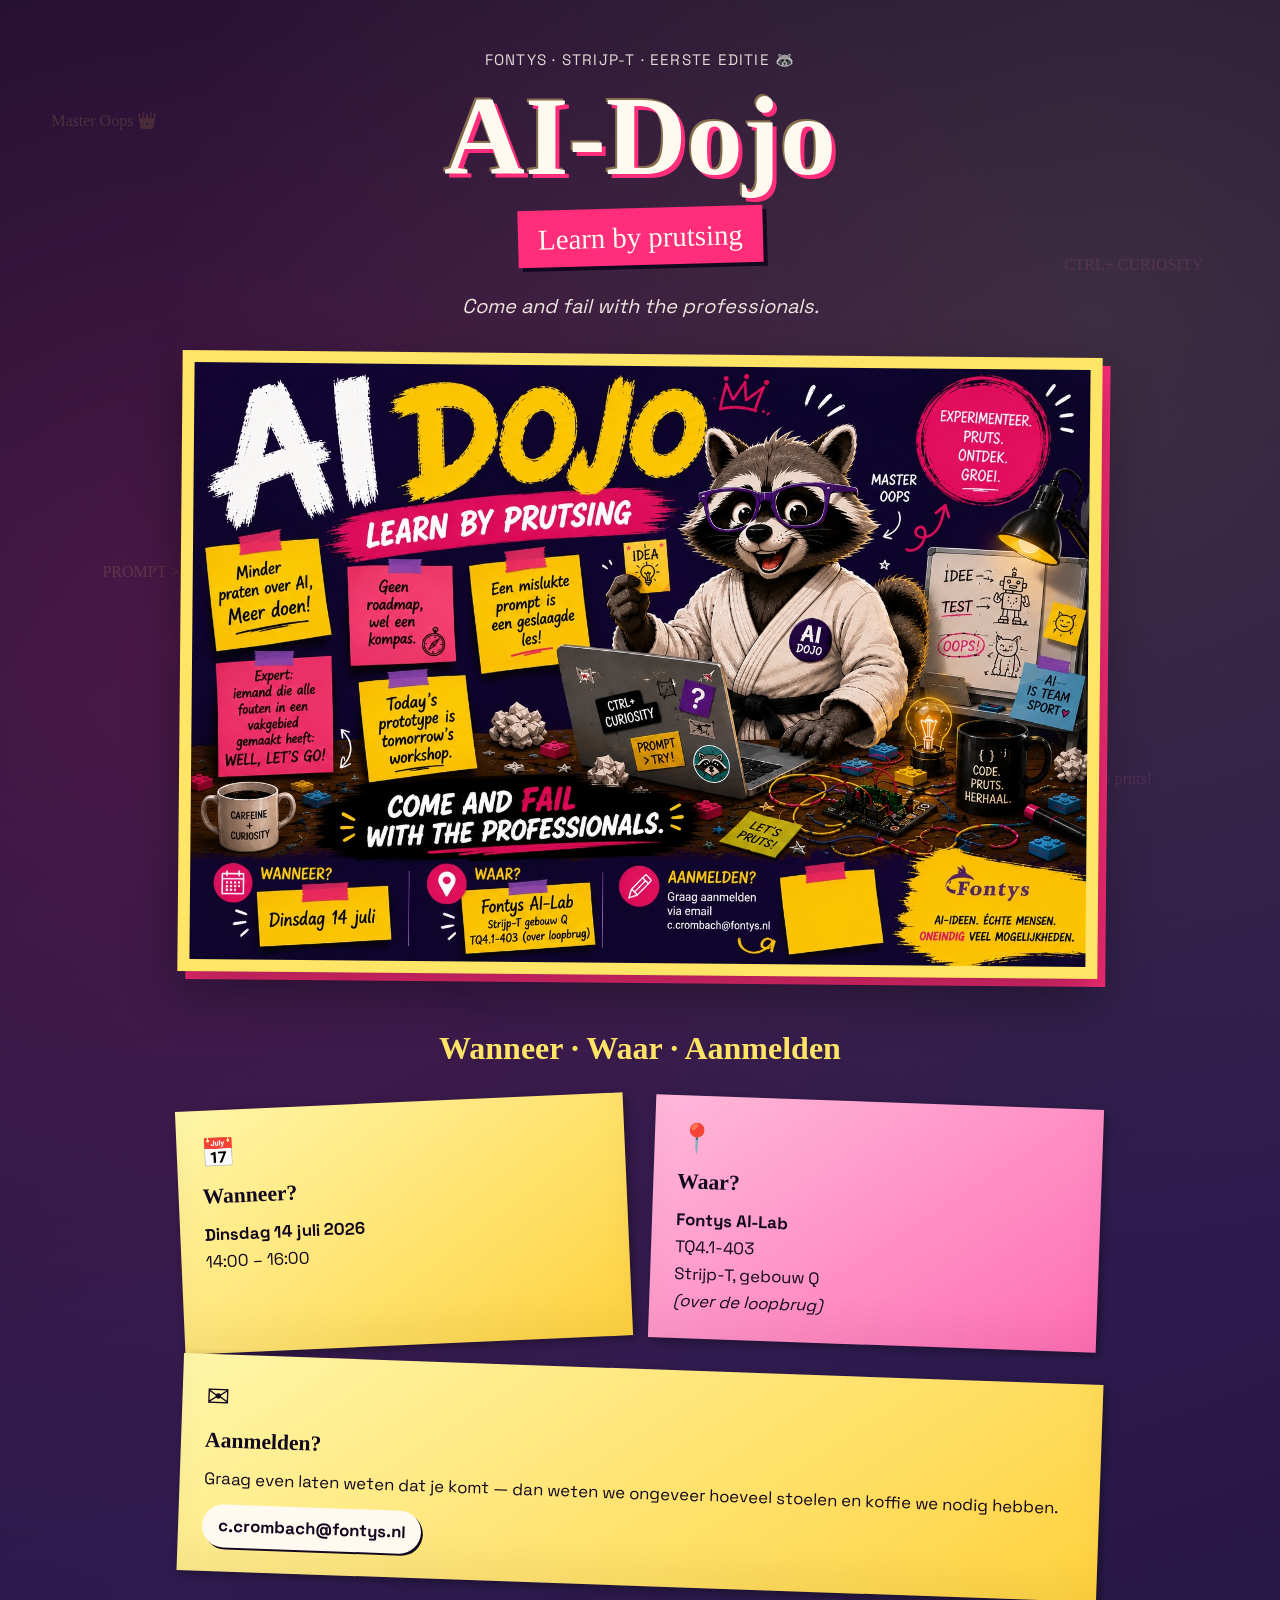
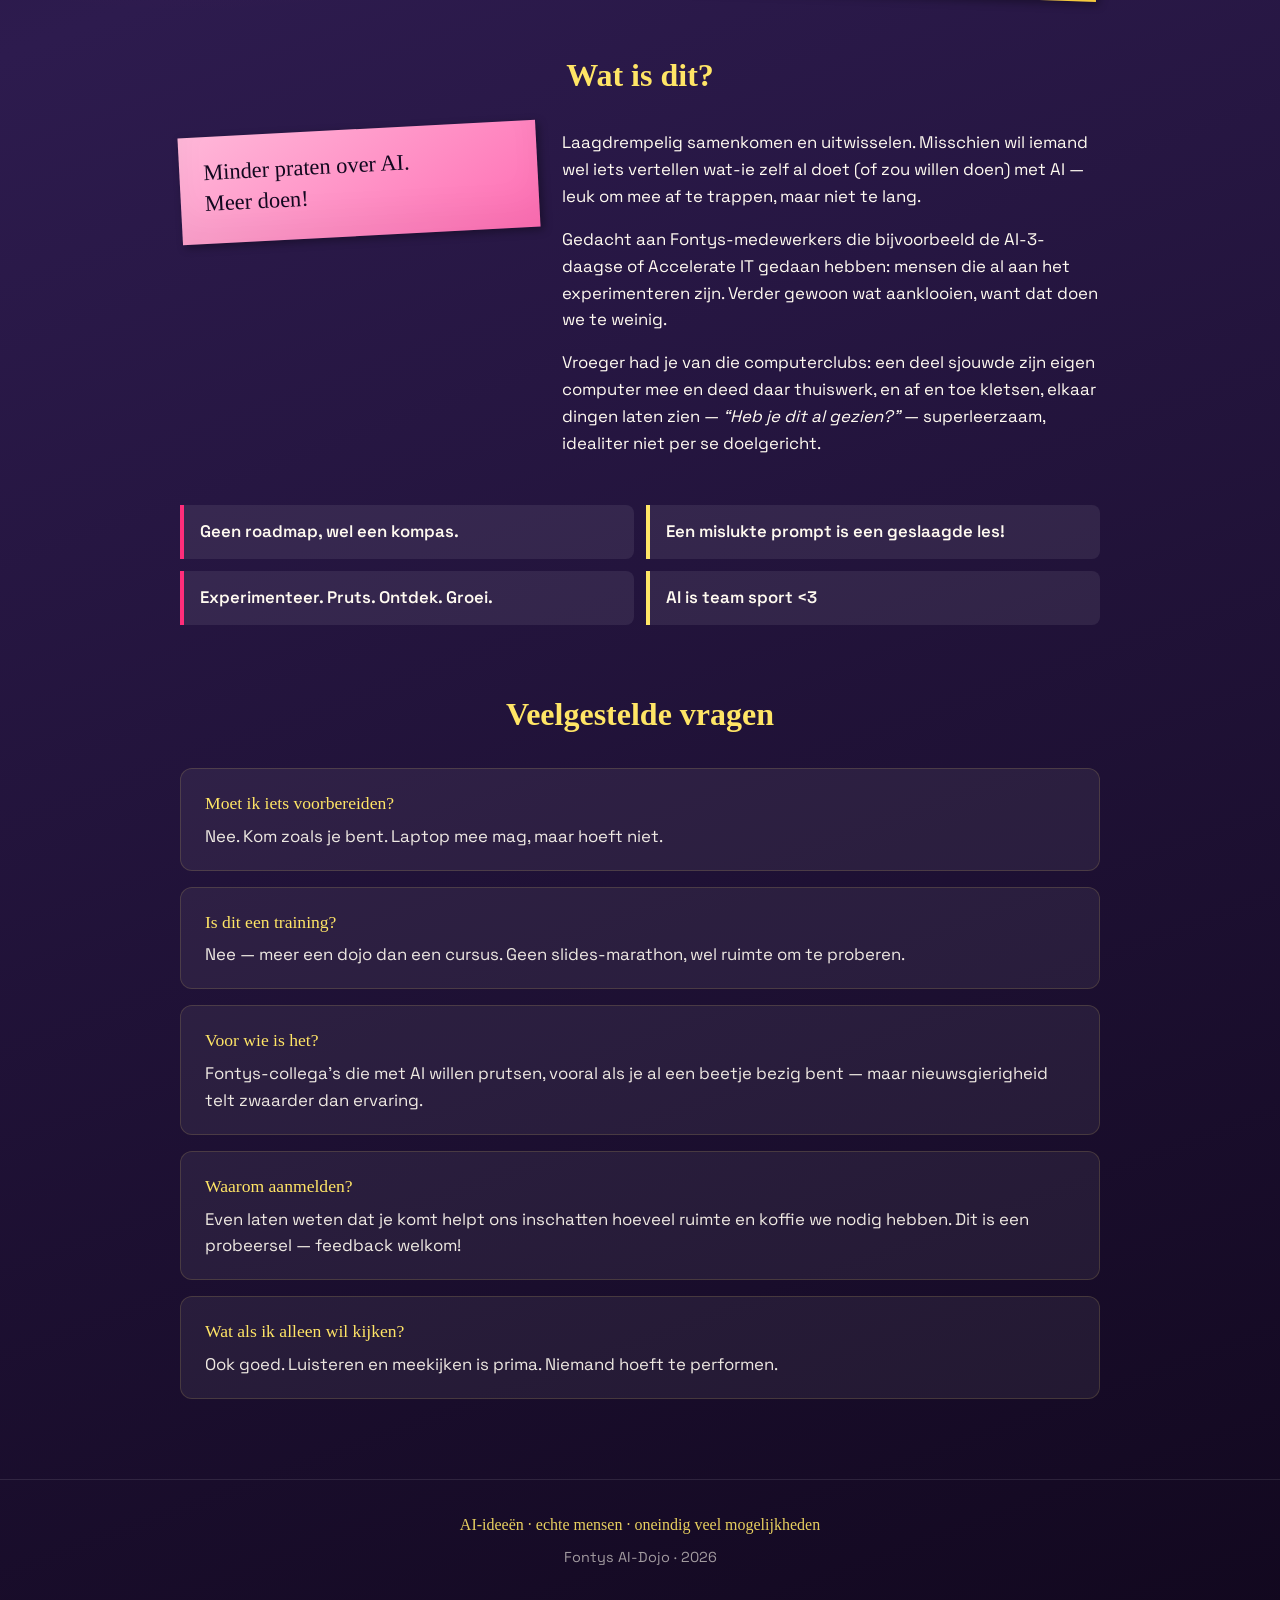
==== index.html @ 51e9c6ce "Add playful AI-Dojo site and GitHub Pages deploy workflow. Give attendees a simple info page with po" ====
<!DOCTYPE html>
<html lang="nl">
<head>
  <meta charset="UTF-8">
  <meta name="viewport" content="width=device-width, initial-scale=1.0">
  <meta name="description" content="AI-Dojo — laagdrempelig samenkomen, prutsen en leren. Dinsdag 14 juli in het Fontys AI-Lab, Strijp-T.">
  <title>AI-Dojo · Learn by prutsing</title>
  <link rel="preconnect" href="https://fonts.googleapis.com">
  <link rel="preconnect" href="https://fonts.gstatic.com" crossorigin>
  <link href="https://fonts.googleapis.com/css2?family=Permanent+Marker&family=Space+Grotesk:wght@400;600;700&display=swap" rel="stylesheet">
  <link rel="stylesheet" href="css/style.css">
</head>
<body>
  <div class="doodles" aria-hidden="true">
    <span class="doodle doodle--1">Master Oops 👑</span>
    <span class="doodle doodle--2">CTRL+ CURIOSITY</span>
    <span class="doodle doodle--3">PROMPT &gt; TRY!</span>
    <span class="doodle doodle--4">Let's pruts!</span>
  </div>

  <header class="hero">
    <p class="hero__eyebrow">Fontys · Strijp-T · eerste editie 🦝</p>
    <h1 class="hero__title">AI-Dojo</h1>
    <p class="hero__tagline">Learn by prutsing</p>
    <p class="hero__subtitle">Come and fail with the professionals.</p>
  </header>

  <main>
    <section class="poster-section" aria-labelledby="poster-heading">
      <h2 id="poster-heading" class="visually-hidden">Poster</h2>
      <figure class="poster">
        <img
          src="ai.dojo.14juli2026.jpg"
          alt="AI-Dojo poster: dinsdag 14 juli, Fontys AI-Lab Strijp-T, aanmelden via e-mail"
          width="1200"
          height="1697"
          loading="eager"
        >
      </figure>
    </section>

    <section class="facts" aria-labelledby="facts-heading">
      <h2 id="facts-heading" class="section-title">Wanneer · Waar · Aanmelden</h2>
      <div class="sticky-grid">
        <article class="sticky sticky--yellow sticky--tilt-left">
          <span class="sticky__icon" aria-hidden="true">📅</span>
          <h3>Wanneer?</h3>
          <p><strong>Dinsdag 14 juli 2026</strong><br>14:00 – 16:00</p>
        </article>

        <article class="sticky sticky--pink sticky--tilt-right">
          <span class="sticky__icon" aria-hidden="true">📍</span>
          <h3>Waar?</h3>
          <p>
            <strong>Fontys AI-Lab</strong><br>
            TQ4.1-403<br>
            Strijp-T, gebouw Q<br>
            <em>(over de loopbrug)</em>
          </p>
        </article>

        <article class="sticky sticky--yellow sticky--tilt-right sticky--wide">
          <span class="sticky__icon" aria-hidden="true">✉️</span>
          <h3>Aanmelden?</h3>
          <p>
            Graag even laten weten dat je komt — dan weten we ongeveer hoeveel stoelen en koffie we nodig hebben.
          </p>
          <a class="sticky__link" href="mailto:c.crombach@fontys.nl?subject=AI-Dojo%20aanmelding">
            c.crombach@fontys.nl
          </a>
        </article>
      </div>
    </section>

    <section class="about" aria-labelledby="about-heading">
      <h2 id="about-heading" class="section-title">Wat is dit?</h2>
      <div class="about-grid">
        <blockquote class="sticky sticky--pink sticky--quote">
          Minder praten over AI.<br>Meer doen!
        </blockquote>

        <div class="about-text">
          <p>
            Laagdrempelig samenkomen en uitwisselen. Misschien wil iemand wel iets vertellen
            wat-ie zelf al doet (of zou willen doen) met AI — leuk om mee af te trappen,
            maar niet te lang.
          </p>
          <p>
            Gedacht aan Fontys-medewerkers die bijvoorbeeld de AI-3-daagse of Accelerate IT
            gedaan hebben: mensen die al aan het experimenteren zijn. Verder gewoon wat
            aanklooien, want dat doen we te weinig.
          </p>
          <p>
            Vroeger had je van die computerclubs: een deel sjouwde zijn eigen computer mee
            en deed daar thuiswerk, en af en toe kletsen, elkaar dingen laten zien —
            <em>“Heb je dit al gezien?”</em> — superleerzaam, idealiter niet per se doelgericht.
          </p>
        </div>

        <ul class="philosophy" aria-label="Dojo-gedachten">
          <li class="philosophy__item">Geen roadmap, wel een kompas.</li>
          <li class="philosophy__item">Een mislukte prompt is een geslaagde les!</li>
          <li class="philosophy__item">Experimenteer. Pruts. Ontdek. Groei.</li>
          <li class="philosophy__item">AI is team sport &lt;3</li>
        </ul>
      </div>
    </section>

    <section class="faq" aria-labelledby="faq-heading">
      <h2 id="faq-heading" class="section-title">Veelgestelde vragen</h2>
      <dl class="faq-list">
        <div class="faq-item">
          <dt>Moet ik iets voorbereiden?</dt>
          <dd>Nee. Kom zoals je bent. Laptop mee mag, maar hoeft niet.</dd>
        </div>
        <div class="faq-item">
          <dt>Is dit een training?</dt>
          <dd>Nee — meer een dojo dan een cursus. Geen slides-marathon, wel ruimte om te proberen.</dd>
        </div>
        <div class="faq-item">
          <dt>Voor wie is het?</dt>
          <dd>Fontys-collega’s die met AI willen prutsen, vooral als je al een beetje bezig bent — maar nieuwsgierigheid telt zwaarder dan ervaring.</dd>
        </div>
        <div class="faq-item">
          <dt>Waarom aanmelden?</dt>
          <dd>Even laten weten dat je komt helpt ons inschatten hoeveel ruimte en koffie we nodig hebben. Dit is een probeersel — feedback welkom!</dd>
        </div>
        <div class="faq-item">
          <dt>Wat als ik alleen wil kijken?</dt>
          <dd>Ook goed. Luisteren en meekijken is prima. Niemand hoeft te performen.</dd>
        </div>
      </dl>
    </section>
  </main>

  <footer class="site-footer">
    <p class="site-footer__tagline">AI-ideeën · echte mensen · oneindig veel mogelijkheden</p>
    <p class="site-footer__meta">Fontys AI-Dojo · <span id="year"></span></p>
  </footer>

  <script>
    document.getElementById("year").textContent = new Date().getFullYear();
  </script>
</body>
</html>
---- css/style.css ----
:root {
  --purple-deep: #1a0f2e;
  --purple-mid: #2d1b4e;
  --pink-hot: #ff2d7a;
  --pink-soft: #ff6eb4;
  --yellow-bright: #ffe566;
  --yellow-warm: #ffd23f;
  --white: #fffaf0;
  --ink: #12081f;
  --shadow: rgba(0, 0, 0, 0.35);
}

*,
*::before,
*::after {
  box-sizing: border-box;
}

html {
  scroll-behavior: smooth;
}

body {
  margin: 0;
  min-height: 100vh;
  font-family: "Space Grotesk", system-ui, sans-serif;
  font-size: 1.05rem;
  line-height: 1.6;
  color: var(--white);
  background:
    radial-gradient(circle at 15% 20%, rgba(255, 45, 122, 0.18), transparent 35%),
    radial-gradient(circle at 85% 10%, rgba(255, 229, 102, 0.12), transparent 30%),
    linear-gradient(160deg, var(--purple-deep) 0%, var(--purple-mid) 45%, #12081f 100%);
  overflow-x: hidden;
}

.visually-hidden {
  position: absolute;
  width: 1px;
  height: 1px;
  padding: 0;
  margin: -1px;
  overflow: hidden;
  clip: rect(0, 0, 0, 0);
  white-space: nowrap;
  border: 0;
}

/* Floating doodles */
.doodles {
  pointer-events: none;
  position: fixed;
  inset: 0;
  z-index: 0;
  overflow: hidden;
}

.doodle {
  position: absolute;
  font-family: "Permanent Marker", cursive;
  font-size: clamp(0.75rem, 1.5vw, 1rem);
  opacity: 0.14;
  color: var(--yellow-bright);
  animation: float 8s ease-in-out infinite;
}

.doodle--1 { top: 12%; left: 4%; animation-delay: 0s; }
.doodle--2 { top: 28%; right: 6%; animation-delay: -2s; color: var(--pink-soft); }
.doodle--3 { bottom: 35%; left: 8%; animation-delay: -4s; }
.doodle--4 { bottom: 12%; right: 10%; animation-delay: -1s; color: var(--pink-soft); }

@keyframes float {
  0%, 100% { transform: translateY(0) rotate(-3deg); }
  50% { transform: translateY(-12px) rotate(3deg); }
}

/* Hero */
.hero {
  position: relative;
  z-index: 1;
  text-align: center;
  padding: 3rem 1.5rem 2rem;
}

.hero__eyebrow {
  margin: 0 0 0.5rem;
  font-size: 0.95rem;
  letter-spacing: 0.08em;
  text-transform: uppercase;
  opacity: 0.85;
}

.hero__title {
  margin: 0;
  font-family: "Permanent Marker", cursive;
  font-size: clamp(3.5rem, 12vw, 7rem);
  line-height: 1;
  text-shadow:
    4px 4px 0 var(--pink-hot),
    -2px -2px 0 rgba(255, 229, 102, 0.4);
  animation: title-wiggle 4s ease-in-out infinite;
}

@keyframes title-wiggle {
  0%, 100% { transform: rotate(-1deg); }
  50% { transform: rotate(1deg); }
}

.hero__tagline {
  display: inline-block;
  margin: 1rem 0 0.5rem;
  padding: 0.35rem 1.25rem;
  font-family: "Permanent Marker", cursive;
  font-size: clamp(1.2rem, 4vw, 1.8rem);
  color: var(--white);
  background: var(--pink-hot);
  transform: rotate(-1.5deg);
  box-shadow: 4px 4px 0 var(--ink);
}

.hero__subtitle {
  margin: 1rem 0 0;
  font-size: clamp(1rem, 2.5vw, 1.25rem);
  font-style: italic;
  opacity: 0.9;
}

main {
  position: relative;
  z-index: 1;
  max-width: 960px;
  margin: 0 auto;
  padding: 0 1.25rem 4rem;
}

.section-title {
  font-family: "Permanent Marker", cursive;
  font-size: clamp(1.5rem, 4vw, 2rem);
  text-align: center;
  margin: 0 0 1.75rem;
  color: var(--yellow-bright);
}

/* Poster */
.poster-section {
  margin-bottom: 3rem;
}

.poster {
  margin: 0;
  padding: 0.75rem;
  background: var(--yellow-bright);
  transform: rotate(0.5deg);
  box-shadow:
    0 20px 50px var(--shadow),
    8px 8px 0 var(--pink-hot);
  transition: transform 0.3s ease;
}

.poster:hover {
  transform: rotate(-0.5deg) scale(1.01);
}

.poster img {
  display: block;
  width: 100%;
  height: auto;
}

/* Sticky notes */
.sticky-grid {
  display: grid;
  gap: 1.5rem;
  grid-template-columns: 1fr;
}

@media (min-width: 640px) {
  .sticky-grid {
    grid-template-columns: 1fr 1fr;
  }

  .sticky--wide {
    grid-column: 1 / -1;
  }
}

.sticky {
  position: relative;
  padding: 1.25rem 1.5rem 1.5rem;
  color: var(--ink);
  box-shadow:
    3px 3px 8px var(--shadow),
    inset 0 -24px 32px rgba(0, 0, 0, 0.04);
  transition: transform 0.25s ease, box-shadow 0.25s ease;
}

.sticky:hover {
  transform: rotate(0deg) scale(1.02) !important;
  box-shadow: 6px 6px 16px var(--shadow);
  z-index: 2;
}

.sticky--yellow {
  background: linear-gradient(145deg, #fff6a8, var(--yellow-warm));
}

.sticky--pink {
  background: linear-gradient(145deg, #ffb8d9, var(--pink-soft));
}

.sticky--tilt-left { transform: rotate(-2.5deg); }
.sticky--tilt-right { transform: rotate(2deg); }

.sticky__icon {
  font-size: 1.75rem;
  display: block;
  margin-bottom: 0.25rem;
}

.sticky h3 {
  margin: 0 0 0.5rem;
  font-family: "Permanent Marker", cursive;
  font-size: 1.35rem;
}

.sticky p {
  margin: 0;
}

.sticky__link {
  display: inline-block;
  margin-top: 0.75rem;
  padding: 0.5rem 1rem;
  font-weight: 700;
  color: var(--ink);
  background: var(--white);
  text-decoration: none;
  border-radius: 999px;
  box-shadow: 2px 2px 0 var(--ink);
  transition: transform 0.15s ease;
}

.sticky__link:hover {
  transform: translateY(-2px);
}

.sticky__link:focus-visible {
  outline: 3px solid var(--pink-hot);
  outline-offset: 3px;
}

/* About */
.about {
  margin-top: 4rem;
}

.about-grid {
  display: grid;
  gap: 1.5rem;
}

@media (min-width: 720px) {
  .about-grid {
    grid-template-columns: 1fr 1.5fr;
    align-items: start;
  }

  .sticky--quote {
    grid-row: span 2;
  }

  .philosophy {
    grid-column: 1 / -1;
  }
}

.sticky--quote {
  margin: 0;
  font-family: "Permanent Marker", cursive;
  font-size: 1.4rem;
  line-height: 1.4;
  transform: rotate(-3deg);
}

.about-text p {
  margin: 0 0 1rem;
}

.about-text p:last-child {
  margin-bottom: 0;
}

.philosophy {
  list-style: none;
  margin: 0;
  padding: 0;
  display: grid;
  gap: 0.75rem;
}

@media (min-width: 640px) {
  .philosophy {
    grid-template-columns: 1fr 1fr;
  }
}

.philosophy__item {
  padding: 0.85rem 1rem;
  font-weight: 600;
  background: rgba(255, 255, 255, 0.08);
  border-left: 4px solid var(--pink-hot);
  border-radius: 0 8px 8px 0;
}

.philosophy__item:nth-child(even) {
  border-left-color: var(--yellow-bright);
}

/* FAQ */
.faq {
  margin-top: 4rem;
}

.faq-list {
  margin: 0;
}

.faq-item {
  margin-bottom: 1rem;
  padding: 1.25rem 1.5rem;
  background: rgba(255, 255, 255, 0.06);
  border-radius: 12px;
  border: 1px solid rgba(255, 229, 102, 0.15);
  transition: border-color 0.2s ease, background 0.2s ease;
}

.faq-item:hover {
  background: rgba(255, 255, 255, 0.09);
  border-color: rgba(255, 45, 122, 0.35);
}

.faq-item dt {
  font-family: "Permanent Marker", cursive;
  font-size: 1.1rem;
  color: var(--yellow-bright);
  margin-bottom: 0.35rem;
}

.faq-item dd {
  margin: 0;
  opacity: 0.92;
}

/* Footer */
.site-footer {
  position: relative;
  z-index: 1;
  text-align: center;
  padding: 2rem 1.5rem 3rem;
  border-top: 1px solid rgba(255, 255, 255, 0.1);
}

.site-footer__tagline {
  margin: 0 0 0.5rem;
  font-family: "Permanent Marker", cursive;
  font-size: 1rem;
  color: var(--yellow-bright);
  opacity: 0.9;
}

.site-footer__meta {
  margin: 0;
  font-size: 0.9rem;
  opacity: 0.6;
}

@media (prefers-reduced-motion: reduce) {
  *,
  *::before,
  *::after {
    animation-duration: 0.01ms !important;
    animation-iteration-count: 1 !important;
    transition-duration: 0.01ms !important;
  }

  html {
    scroll-behavior: auto;
  }
}
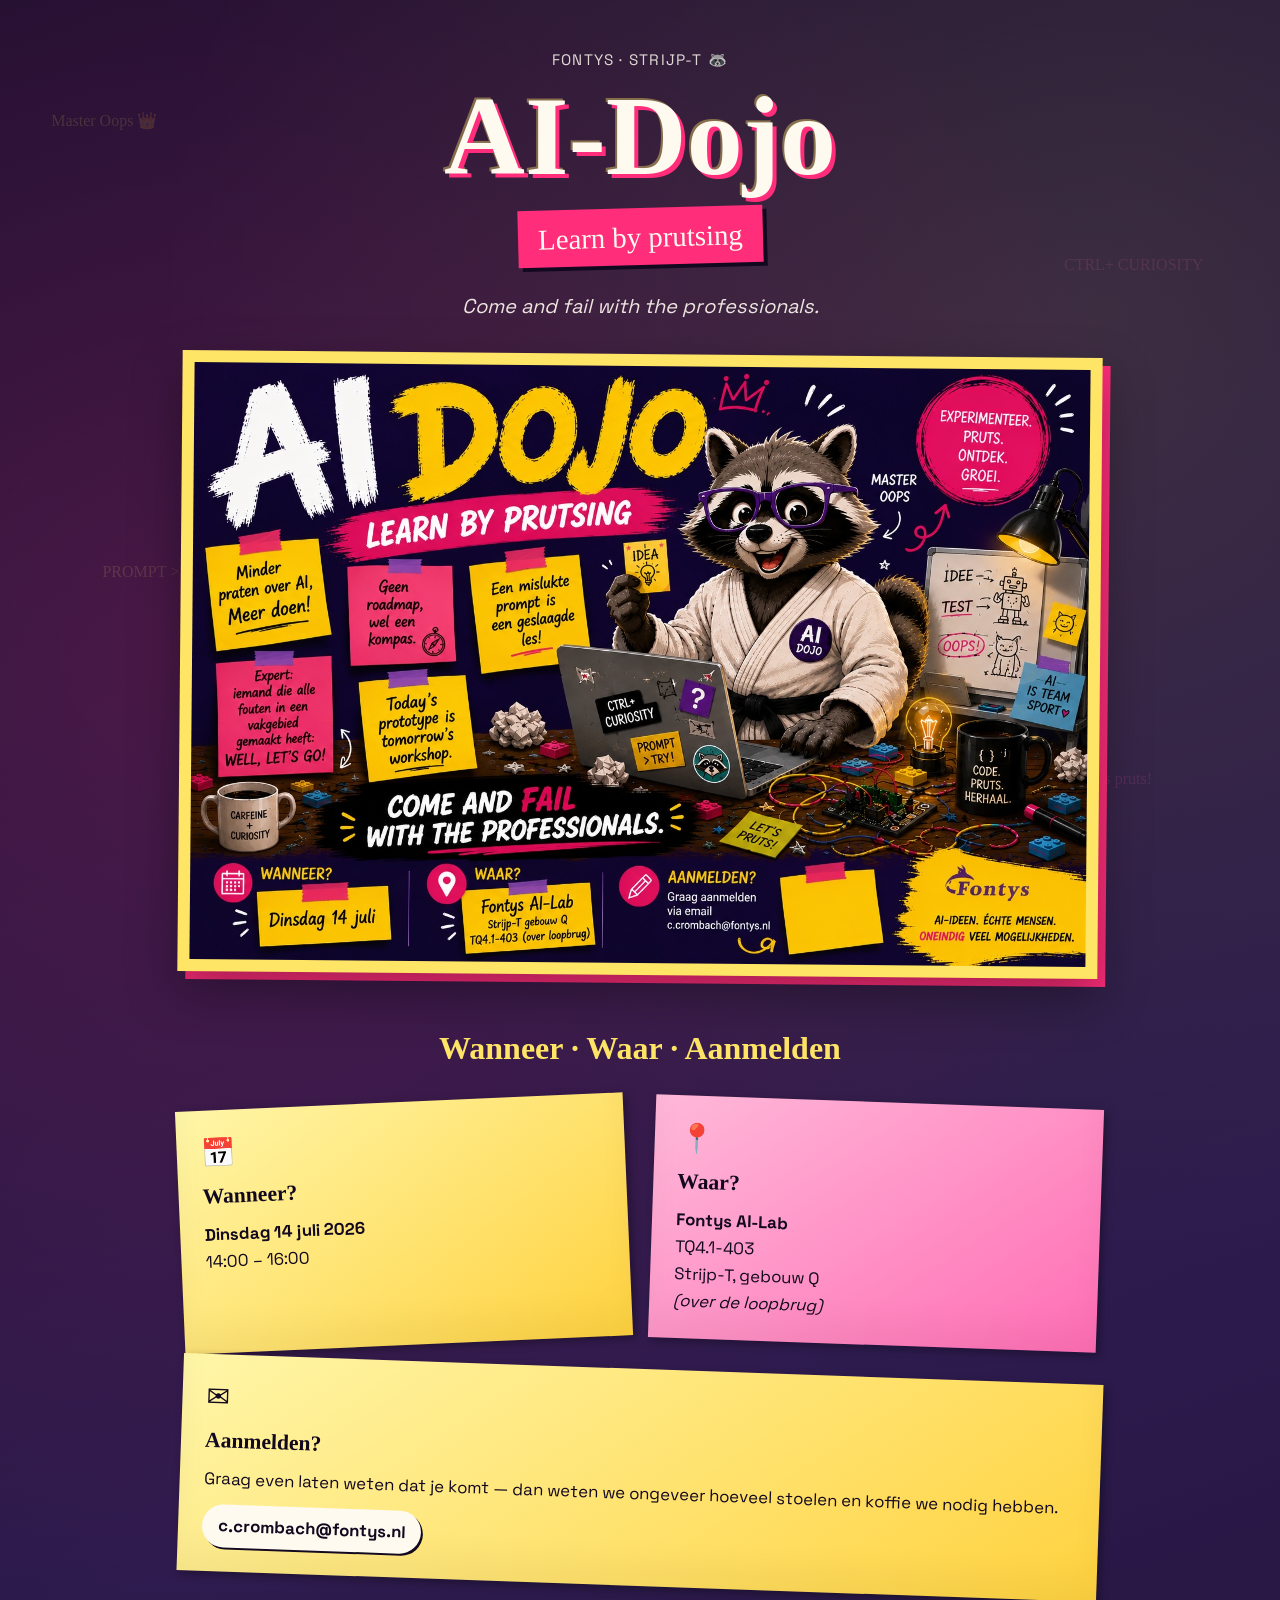
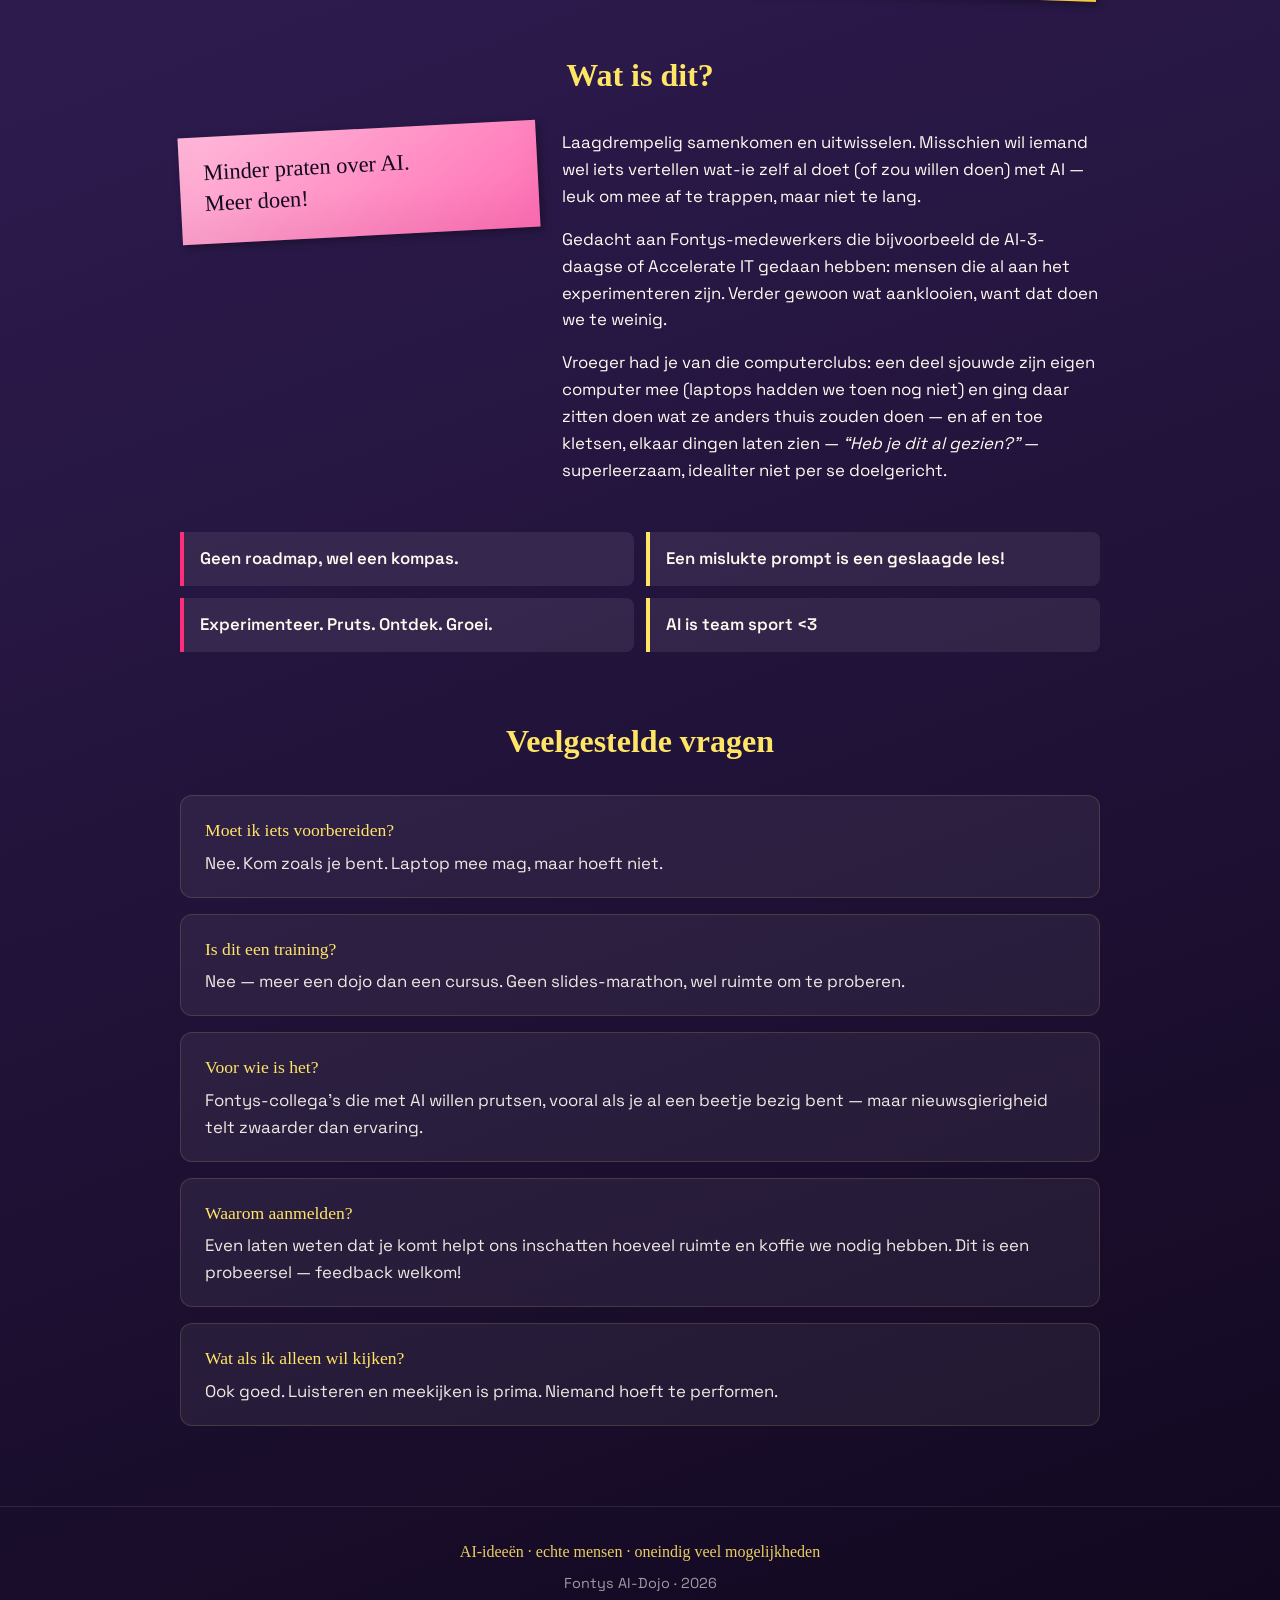
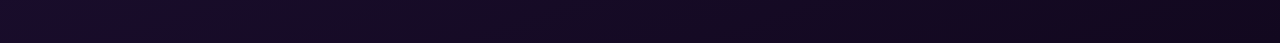
==== commit e7a8534f: "Tweak site copy: clearer computerclub analogy, drop first-edition label. Avoid implying remote work " ====
--- a/index.html
+++ b/index.html
@@ -19,7 +19,7 @@
   </div>
 
   <header class="hero">
-    <p class="hero__eyebrow">Fontys · Strijp-T · eerste editie 🦝</p>
+    <p class="hero__eyebrow">Fontys · Strijp-T 🦝</p>
     <h1 class="hero__title">AI-Dojo</h1>
     <p class="hero__tagline">Learn by prutsing</p>
     <p class="hero__subtitle">Come and fail with the professionals.</p>
@@ -92,7 +92,8 @@
           </p>
           <p>
             Vroeger had je van die computerclubs: een deel sjouwde zijn eigen computer mee
-            en deed daar thuiswerk, en af en toe kletsen, elkaar dingen laten zien —
+            (laptops hadden we toen nog niet) en ging daar zitten doen wat ze anders thuis
+            zouden doen — en af en toe kletsen, elkaar dingen laten zien —
             <em>“Heb je dit al gezien?”</em> — superleerzaam, idealiter niet per se doelgericht.
           </p>
         </div>
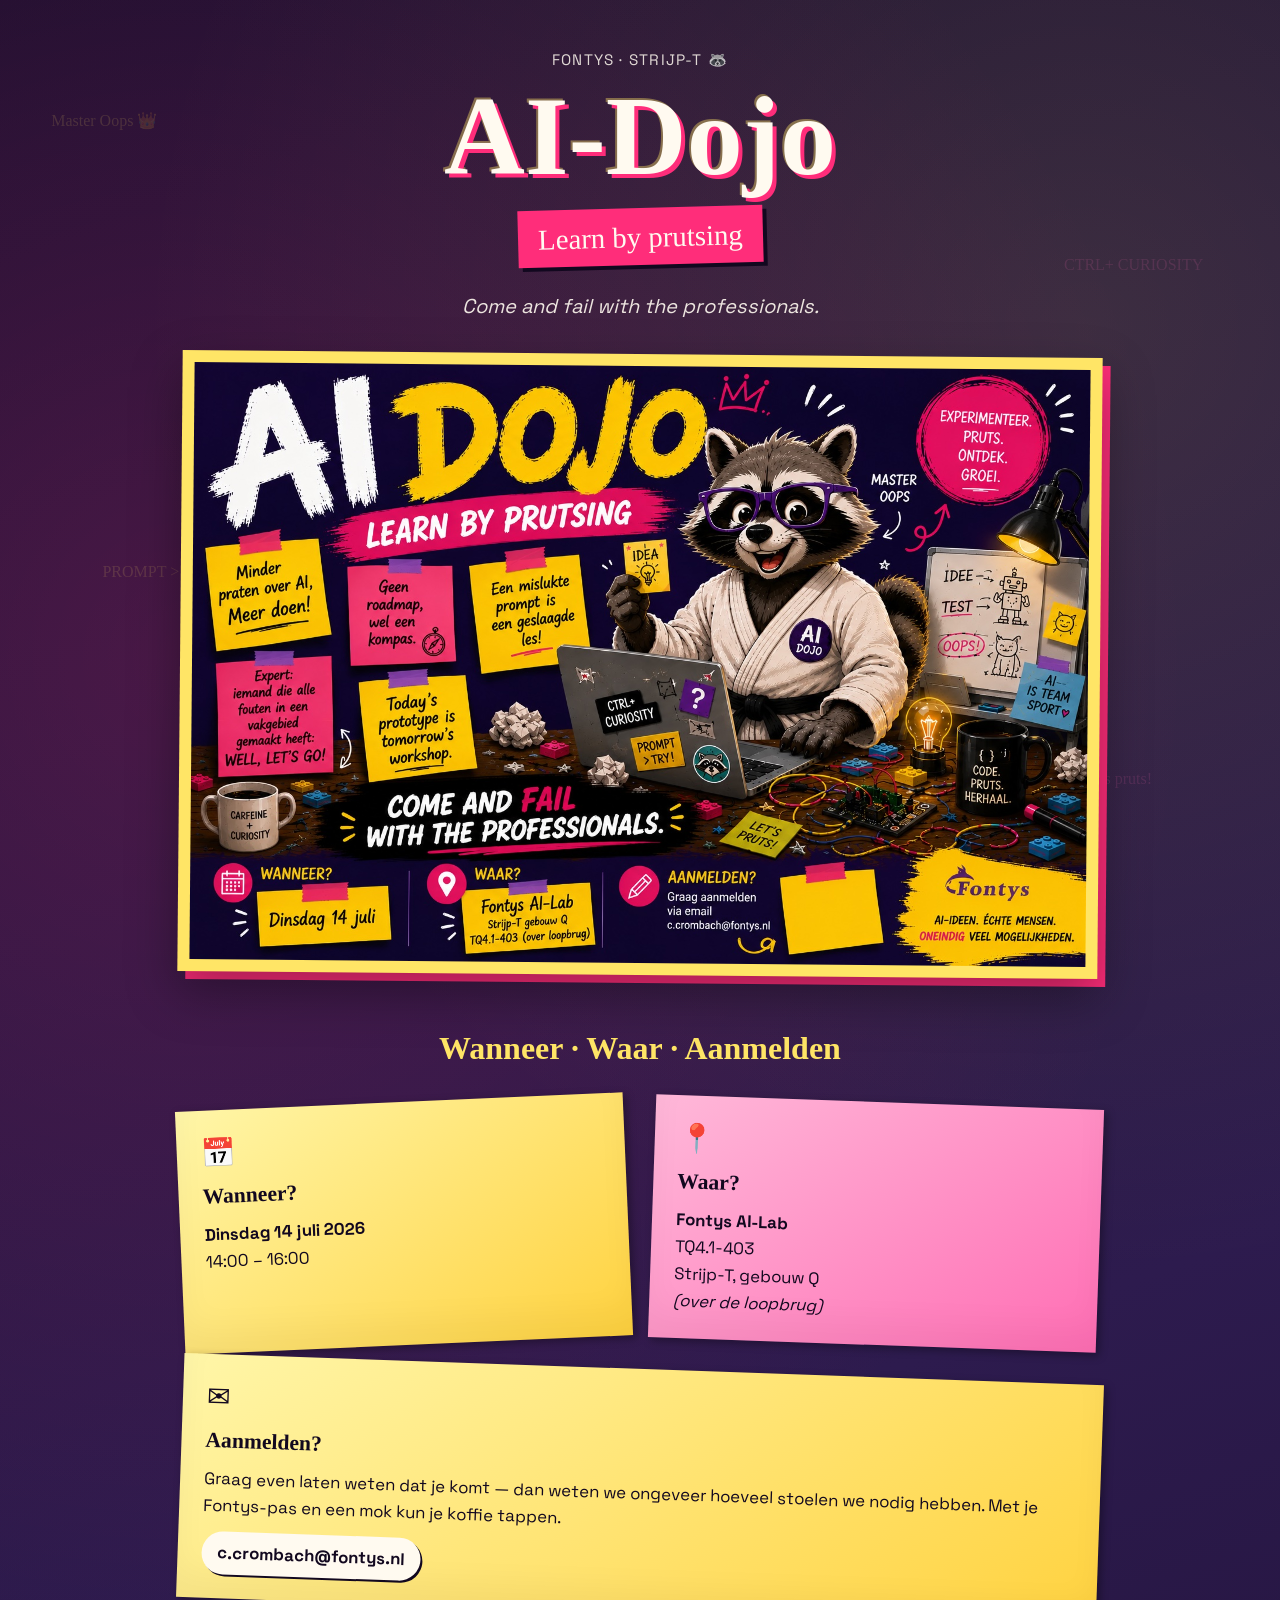
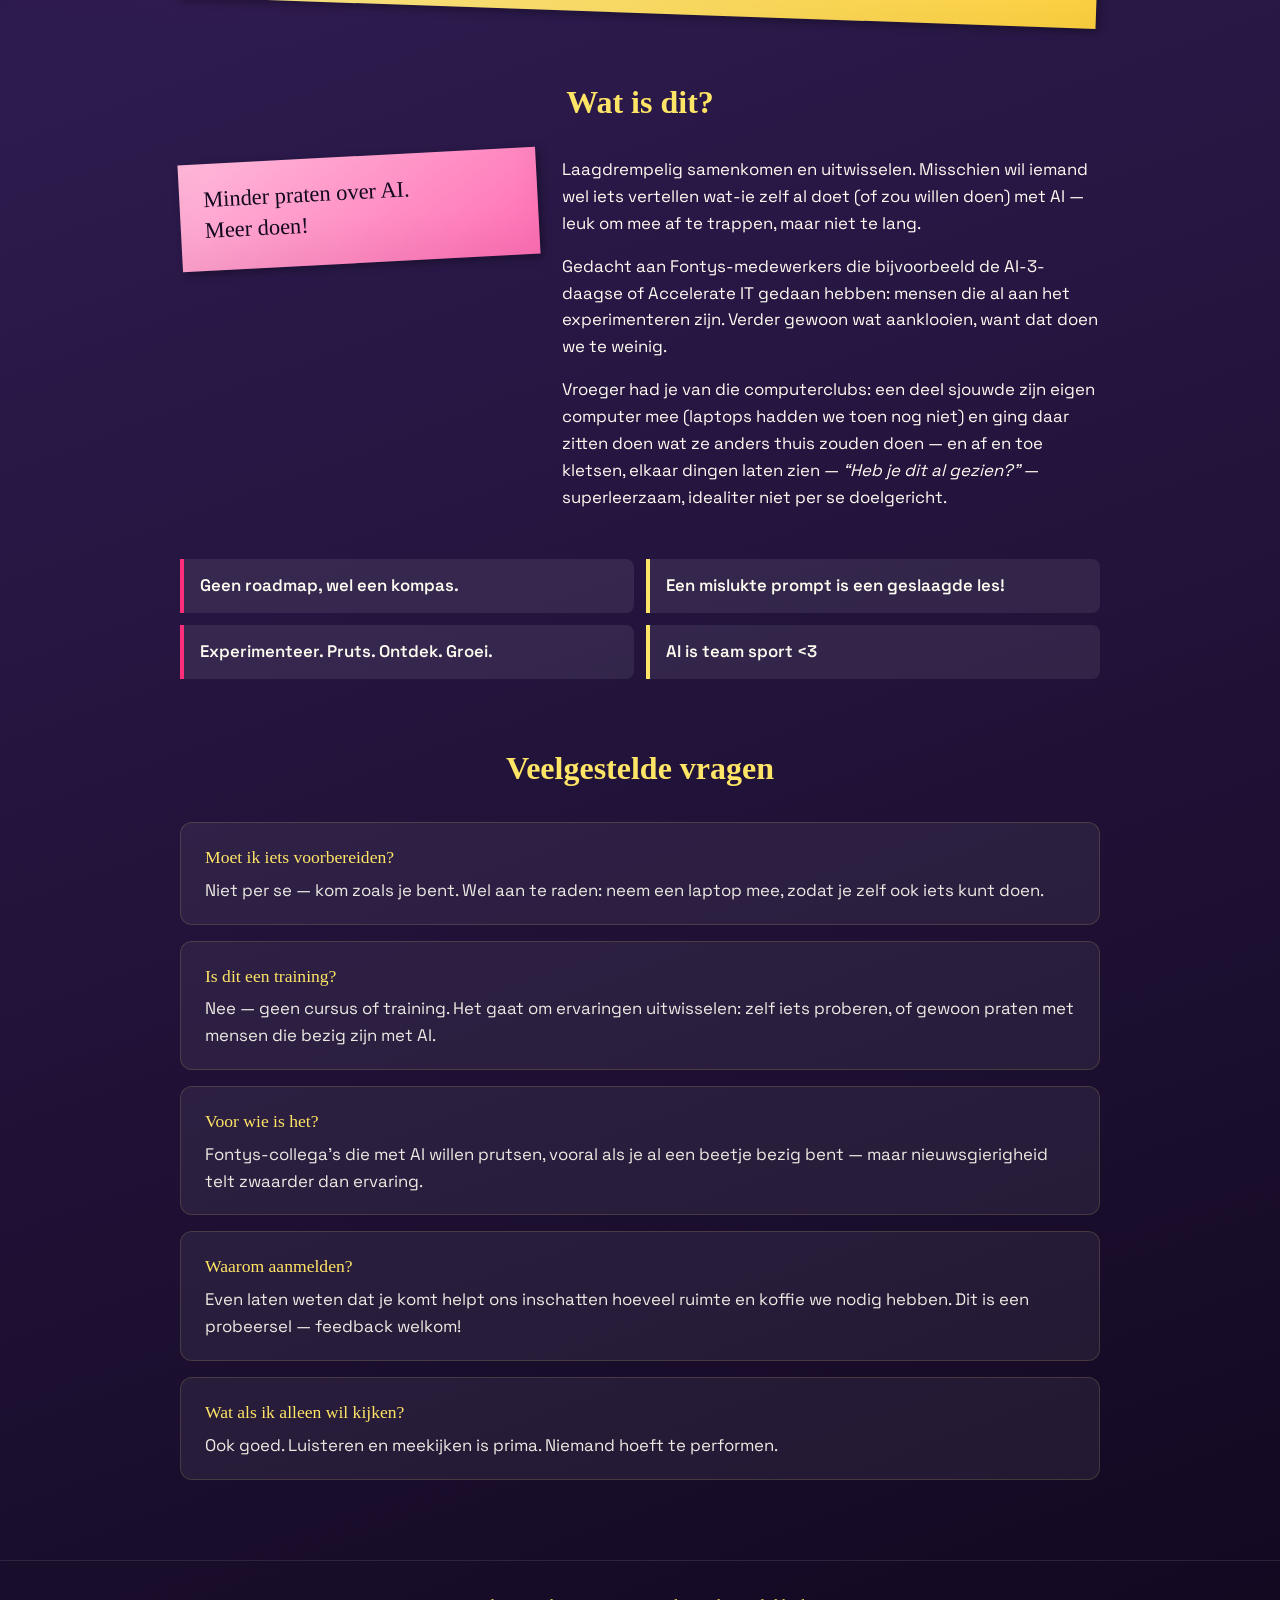
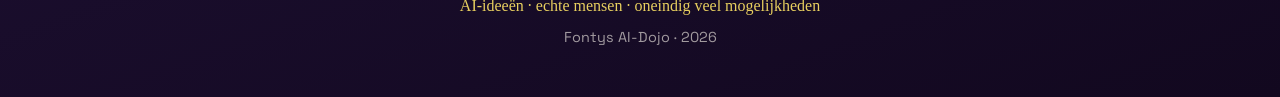
==== commit da8e782d: "Update site copy: FAQ emphasis on laptops and exchange, coffee note. Clarify that the dojo is not a " ====
--- a/index.html
+++ b/index.html
@@ -3,7 +3,7 @@
 <head>
   <meta charset="UTF-8">
   <meta name="viewport" content="width=device-width, initial-scale=1.0">
-  <meta name="description" content="AI-Dojo — laagdrempelig samenkomen, prutsen en leren. Dinsdag 14 juli in het Fontys AI-Lab, Strijp-T.">
+  <meta name="description" content="AI-Dojo voor Fontys-people — laagdrempelig samenkomen, prutsen en leren. Dinsdag 14 juli in het Fontys AI-Lab, Strijp-T.">
   <title>AI-Dojo · Learn by prutsing</title>
   <link rel="preconnect" href="https://fonts.googleapis.com">
   <link rel="preconnect" href="https://fonts.gstatic.com" crossorigin>
@@ -63,7 +63,8 @@
           <span class="sticky__icon" aria-hidden="true">✉️</span>
           <h3>Aanmelden?</h3>
           <p>
-            Graag even laten weten dat je komt — dan weten we ongeveer hoeveel stoelen en koffie we nodig hebben.
+            Graag even laten weten dat je komt — dan weten we ongeveer hoeveel stoelen we nodig hebben. 
+            Met je Fontys-pas en een mok kun je koffie tappen. 
           </p>
           <a class="sticky__link" href="mailto:c.crombach@fontys.nl?subject=AI-Dojo%20aanmelding">
             c.crombach@fontys.nl
@@ -112,11 +113,17 @@
       <dl class="faq-list">
         <div class="faq-item">
           <dt>Moet ik iets voorbereiden?</dt>
-          <dd>Nee. Kom zoals je bent. Laptop mee mag, maar hoeft niet.</dd>
+          <dd>
+            Niet per se — kom zoals je bent. Wel aan te raden: neem een laptop mee,
+            zodat je zelf ook iets kunt doen.
+          </dd>
         </div>
         <div class="faq-item">
           <dt>Is dit een training?</dt>
-          <dd>Nee — meer een dojo dan een cursus. Geen slides-marathon, wel ruimte om te proberen.</dd>
+          <dd>
+            Nee — geen cursus of training. Het gaat om ervaringen uitwisselen:
+            zelf iets proberen, of gewoon praten met mensen die bezig zijn met AI.
+          </dd>
         </div>
         <div class="faq-item">
           <dt>Voor wie is het?</dt>
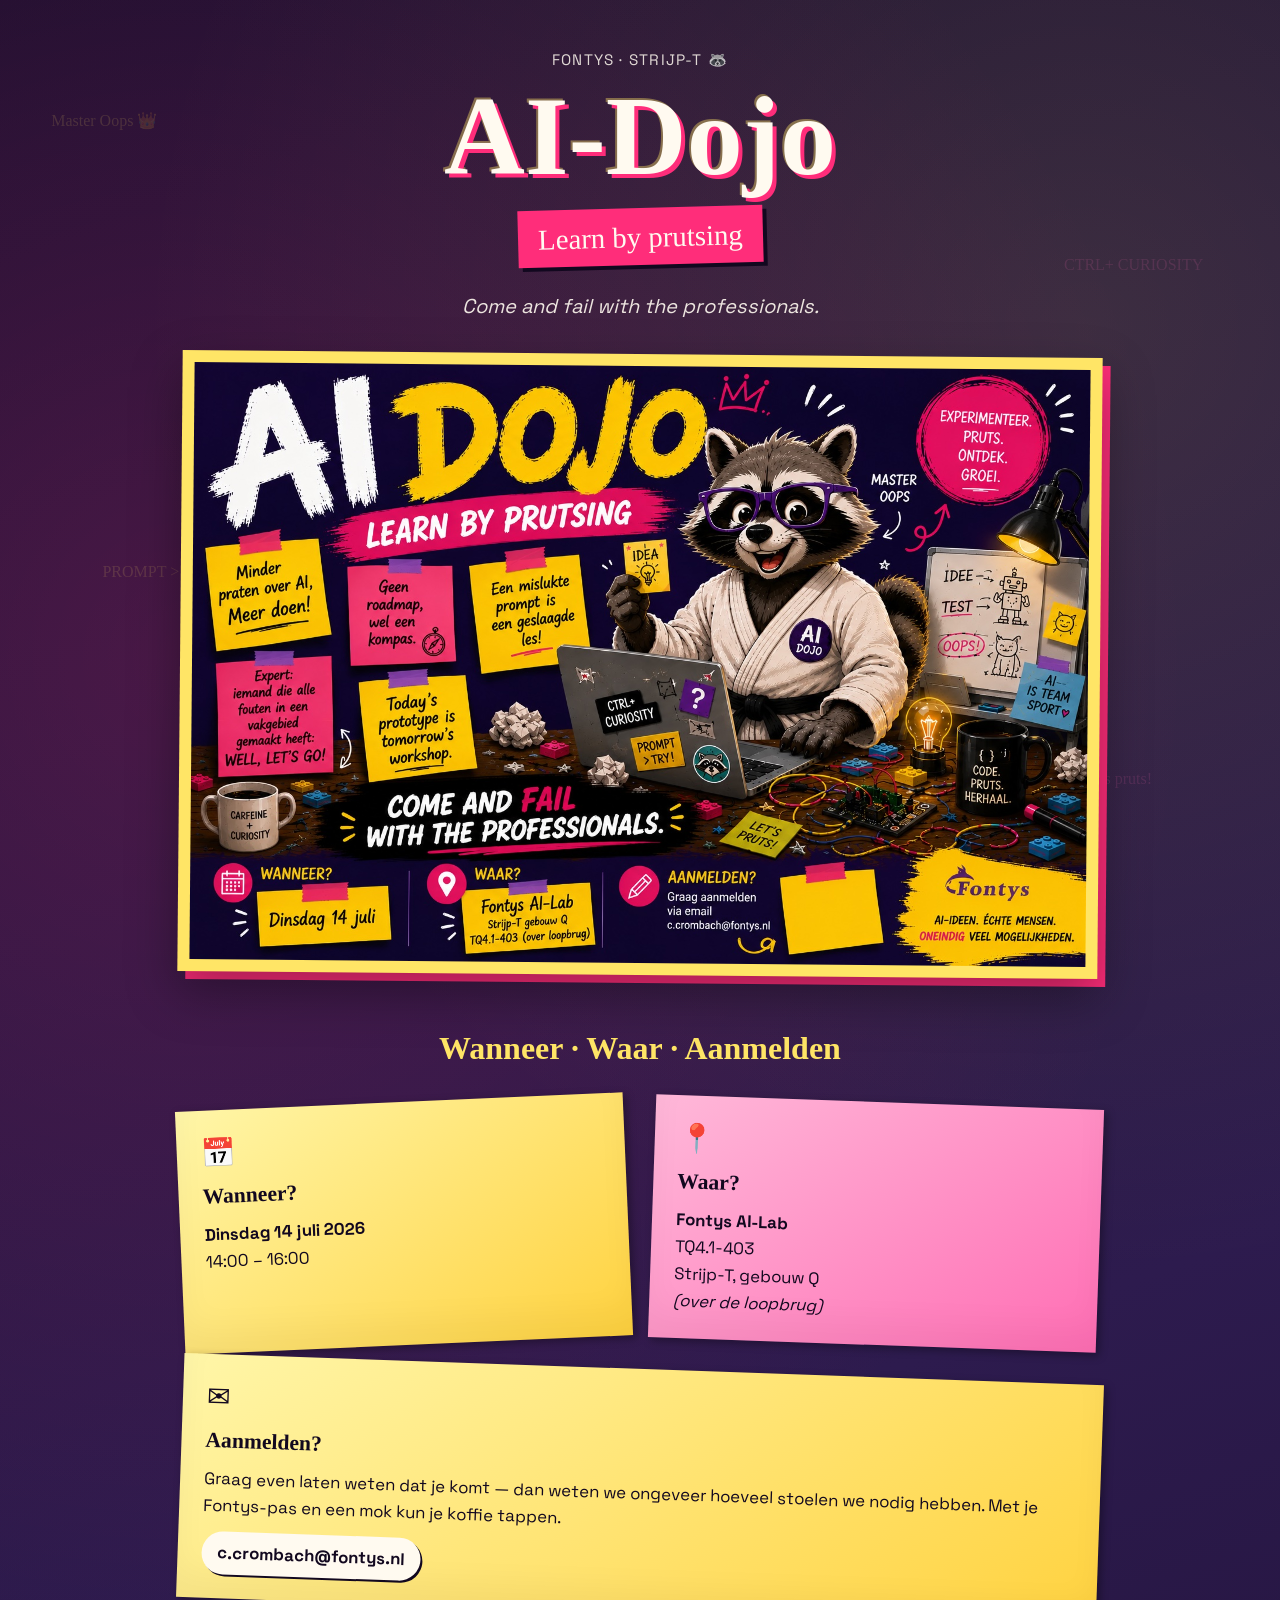
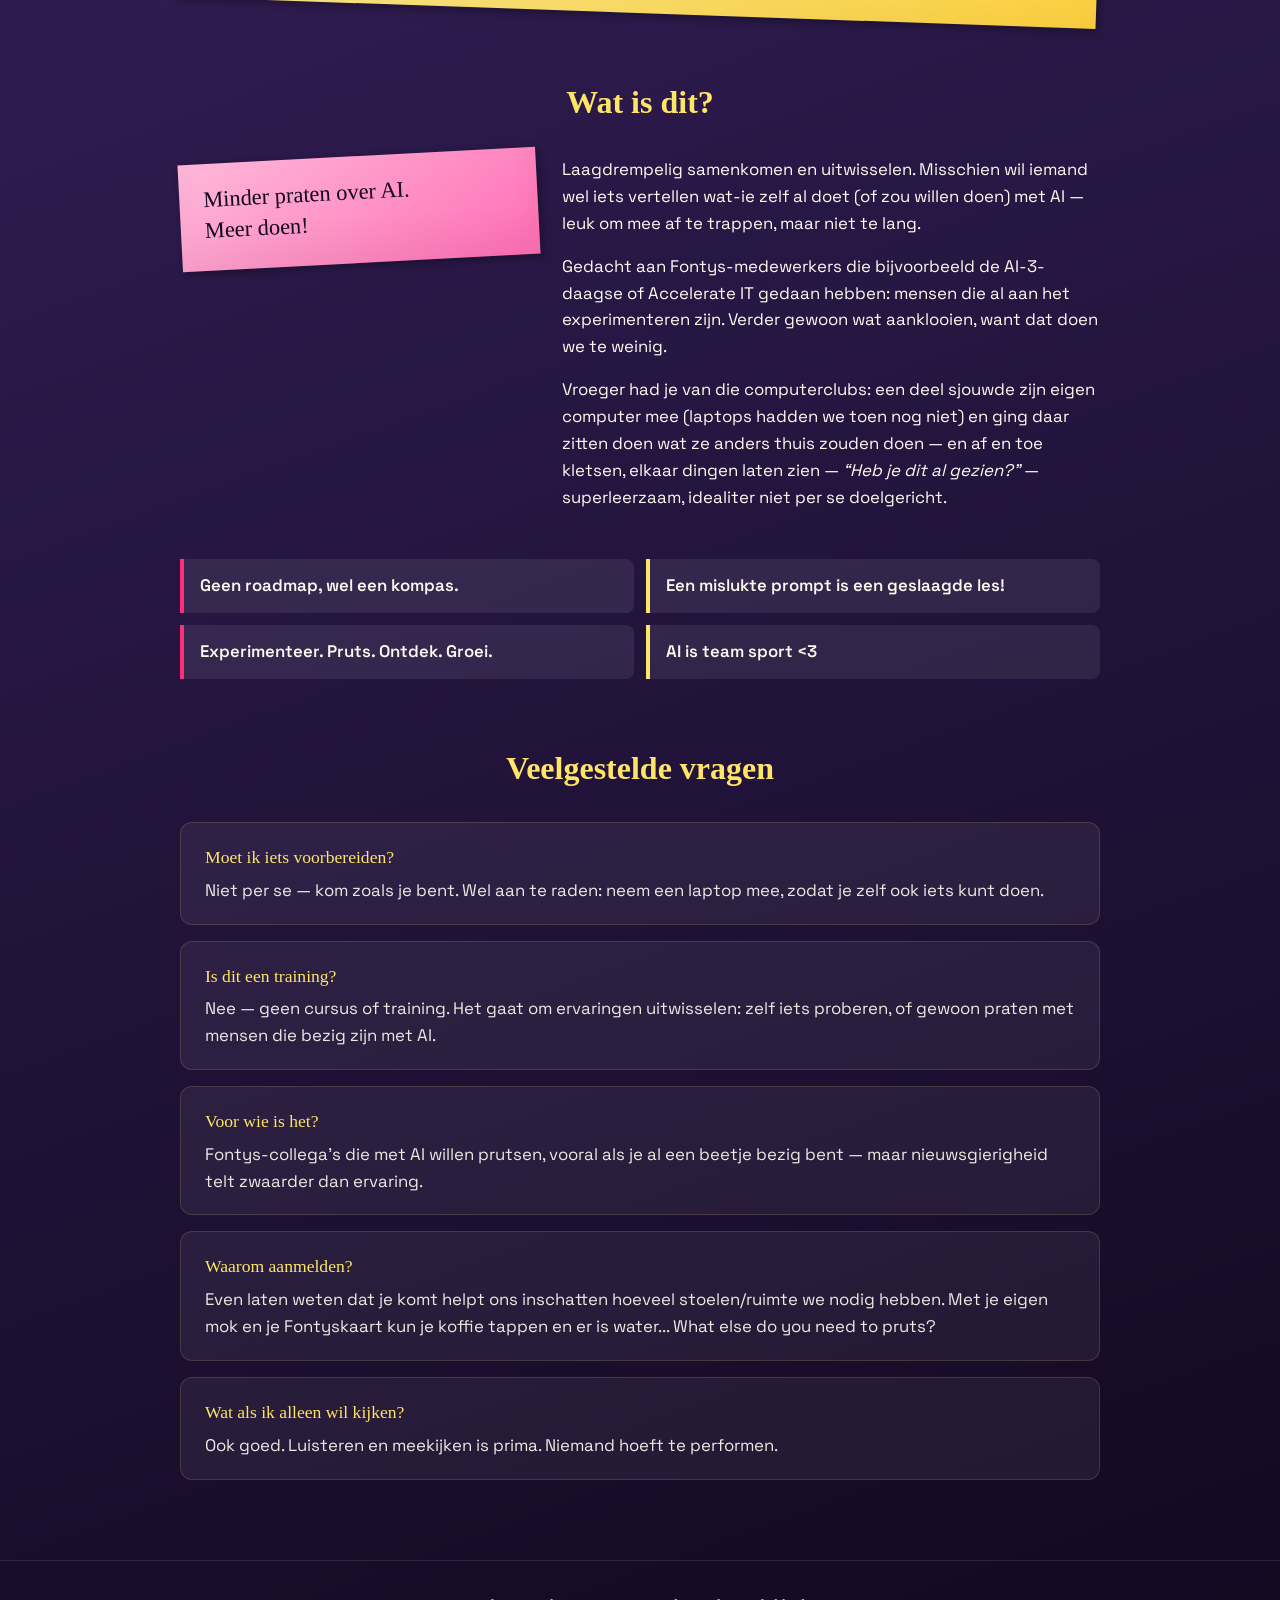
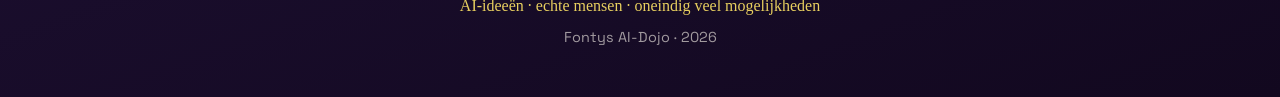
==== commit fcecf3ab: "Refresh aanmelden FAQ with stoelen, koffie, and pruts spirit. Match the informal dojo tone when expl" ====
--- a/index.html
+++ b/index.html
@@ -131,7 +131,7 @@
         </div>
         <div class="faq-item">
           <dt>Waarom aanmelden?</dt>
-          <dd>Even laten weten dat je komt helpt ons inschatten hoeveel ruimte en koffie we nodig hebben. Dit is een probeersel — feedback welkom!</dd>
+          <dd>Even laten weten dat je komt helpt ons inschatten hoeveel stoelen/ruimte we nodig hebben. Met je eigen mok en je Fontyskaart kun je koffie tappen en er is water... What else do you need to pruts?</dd>
         </div>
         <div class="faq-item">
           <dt>Wat als ik alleen wil kijken?</dt>
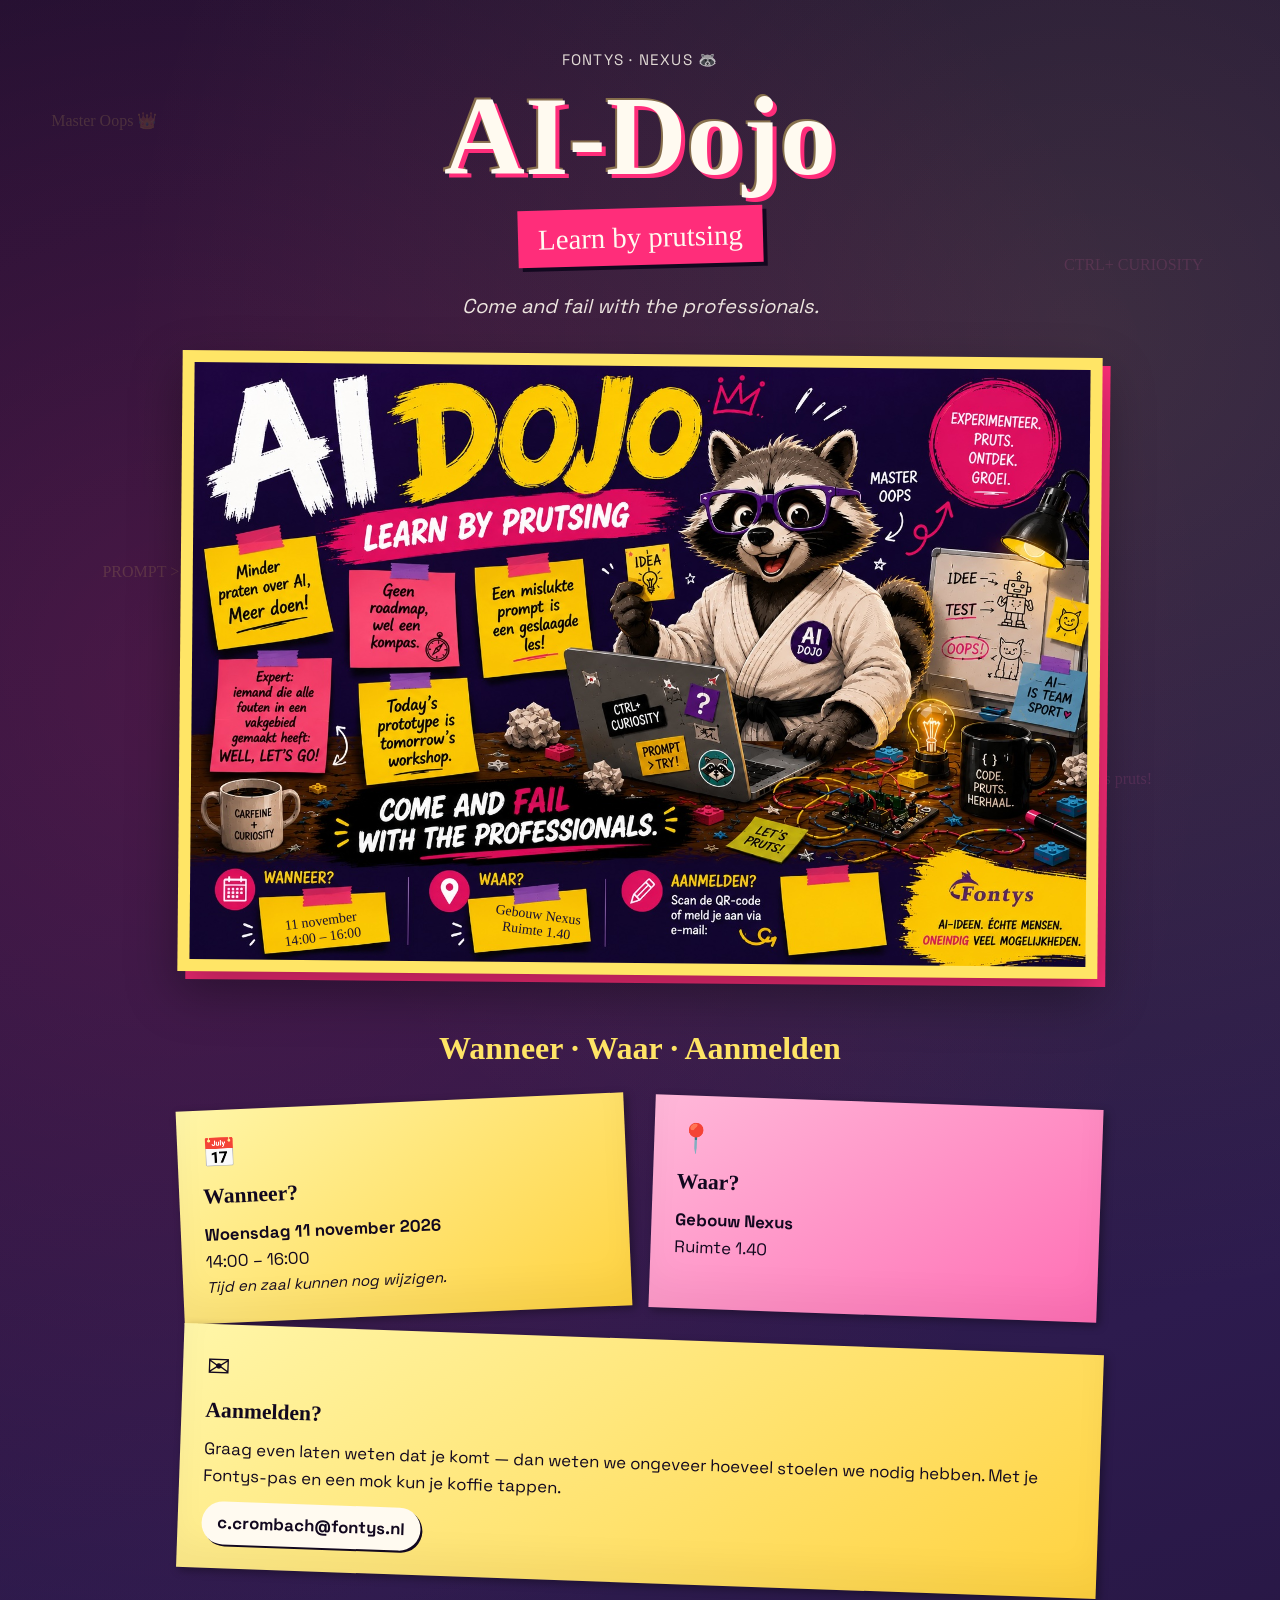
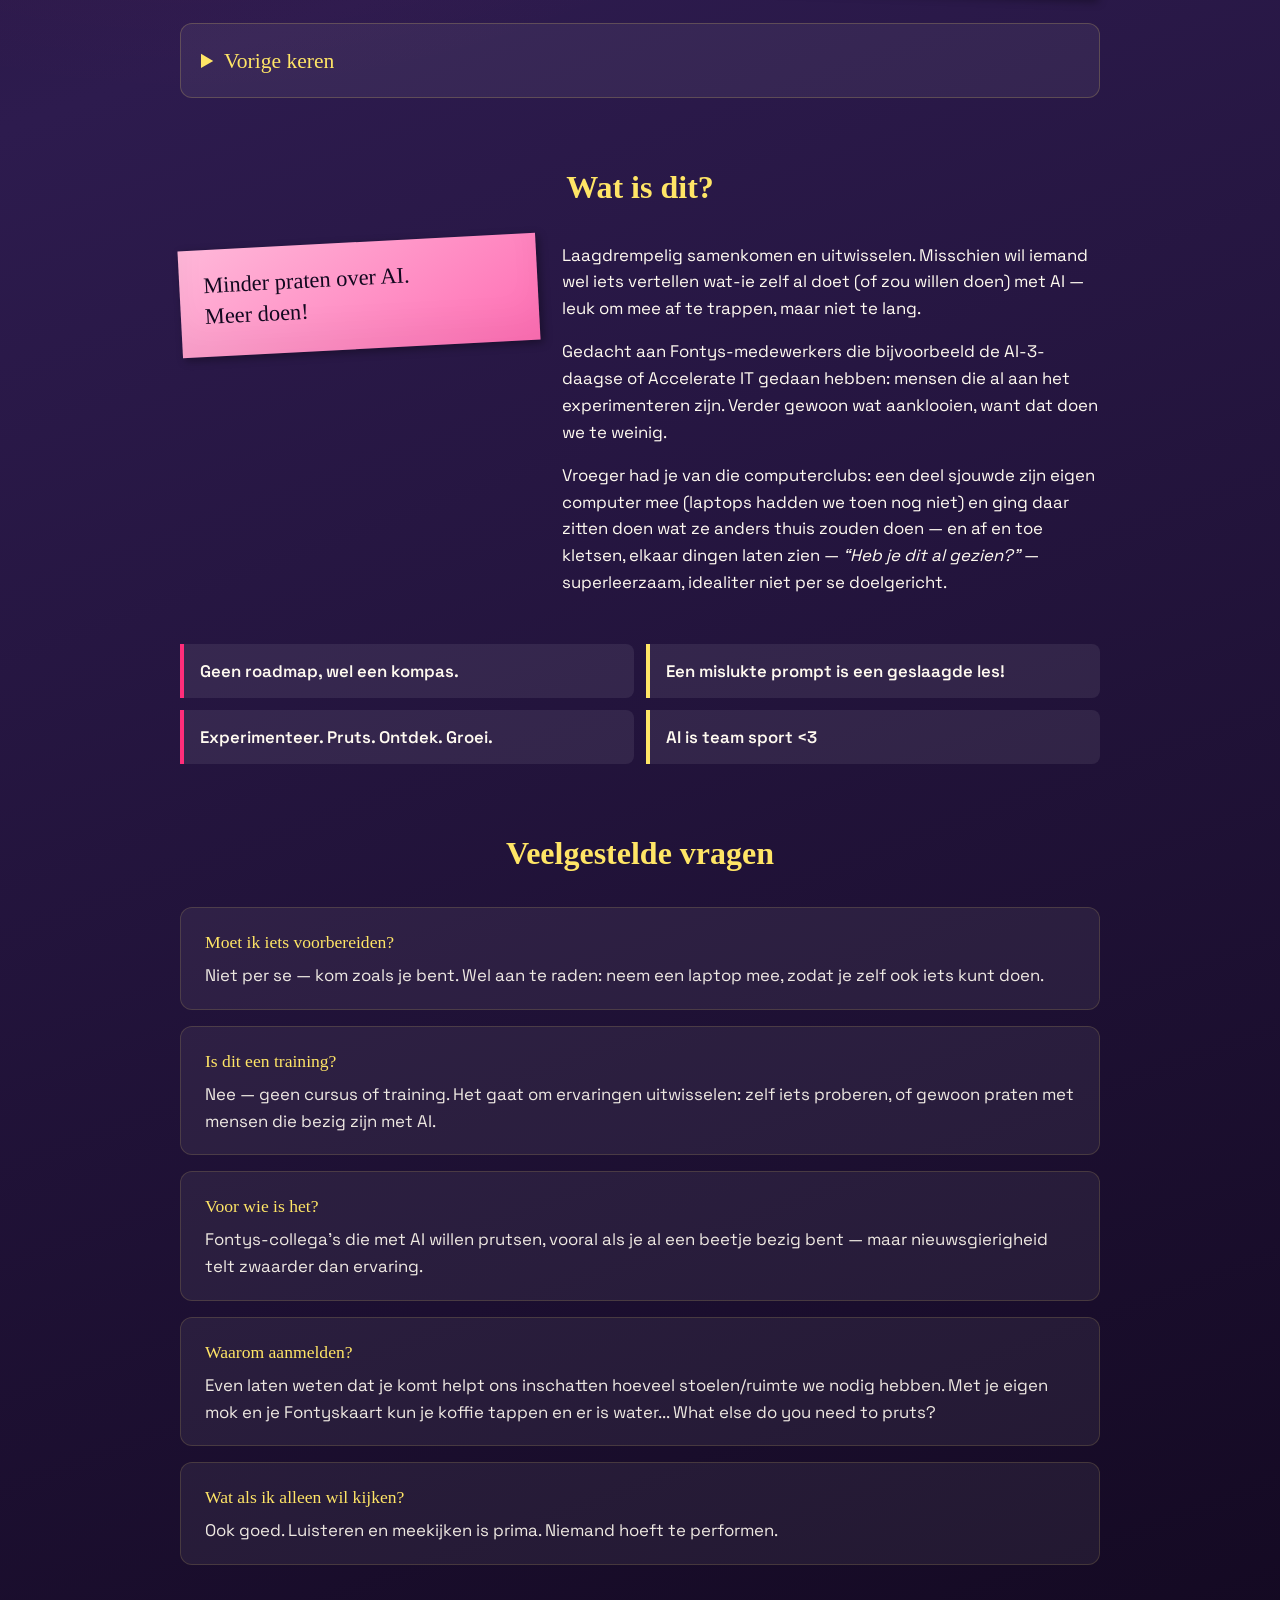
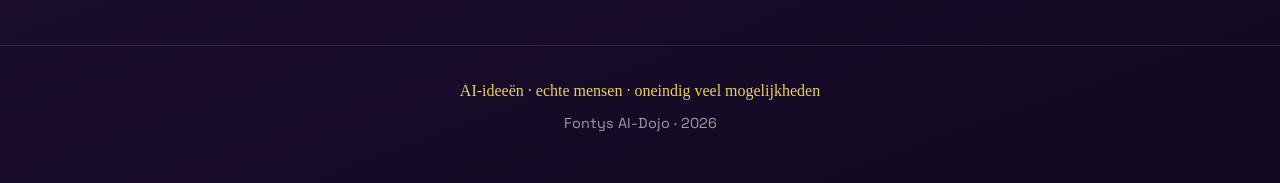
==== commit 0dccb5e1: "Reuse the homepage for the next AI-Dojo and keep 14 July in history. Date and place now come from ed" ====
--- a/index.html
+++ b/index.html
@@ -3,7 +3,7 @@
 <head>
   <meta charset="UTF-8">
   <meta name="viewport" content="width=device-width, initial-scale=1.0">
-  <meta name="description" content="AI-Dojo voor Fontys-people — laagdrempelig samenkomen, prutsen en leren. Dinsdag 14 juli in het Fontys AI-Lab, Strijp-T.">
+  <meta name="description" content="AI-Dojo voor Fontys-people — laagdrempelig samenkomen, prutsen en leren.">
   <title>AI-Dojo · Learn by prutsing</title>
   <link rel="preconnect" href="https://fonts.googleapis.com">
   <link rel="preconnect" href="https://fonts.gstatic.com" crossorigin>
@@ -19,7 +19,7 @@
   </div>
 
   <header class="hero">
-    <p class="hero__eyebrow">Fontys · Strijp-T 🦝</p>
+    <p class="hero__eyebrow">Fontys · <span data-bind="eyebrow">Nexus</span> 🦝</p>
     <h1 class="hero__title">AI-Dojo</h1>
     <p class="hero__tagline">Learn by prutsing</p>
     <p class="hero__subtitle">Come and fail with the professionals.</p>
@@ -29,13 +29,22 @@
     <section class="poster-section" aria-labelledby="poster-heading">
       <h2 id="poster-heading" class="visually-hidden">Poster</h2>
       <figure class="poster">
-        <img
-          src="ai.dojo.14juli2026.jpg"
-          alt="AI-Dojo poster: dinsdag 14 juli, Fontys AI-Lab Strijp-T, aanmelden via e-mail"
-          width="1200"
-          height="1697"
-          loading="eager"
-        >
+        <div class="poster__frame">
+          <img
+            src="ai.dojo.poster.jpg"
+            alt="AI-Dojo poster: wasbeer in judopak. Datum en plek staan als tekst op de gele briefjes."
+            width="1536"
+            height="1024"
+            loading="eager"
+          >
+          <p class="poster__note poster__note--when">
+            <span data-bind="dateShort"></span>
+            <span data-bind="time"></span>
+          </p>
+          <p class="poster__note poster__note--where">
+            <span data-bind="placeLines"></span>
+          </p>
+        </div>
       </figure>
     </section>
 
@@ -45,18 +54,14 @@
         <article class="sticky sticky--yellow sticky--tilt-left">
           <span class="sticky__icon" aria-hidden="true">📅</span>
           <h3>Wanneer?</h3>
-          <p><strong>Dinsdag 14 juli 2026</strong><br>14:00 – 16:00</p>
+          <p data-bind="whenSticky"></p>
+          <p class="sticky__note" data-bind="tentative" hidden></p>
         </article>
 
         <article class="sticky sticky--pink sticky--tilt-right">
           <span class="sticky__icon" aria-hidden="true">📍</span>
           <h3>Waar?</h3>
-          <p>
-            <strong>Fontys AI-Lab</strong><br>
-            TQ4.1-403<br>
-            Strijp-T, gebouw Q<br>
-            <em>(over de loopbrug)</em>
-          </p>
+          <p data-bind="whereSticky"></p>
         </article>
 
         <article class="sticky sticky--yellow sticky--tilt-right sticky--wide">
@@ -71,6 +76,14 @@
           </a>
         </article>
       </div>
+    </section>
+
+    <section class="history-section" aria-labelledby="history-heading">
+      <h2 id="history-heading" class="visually-hidden">Vorige keren</h2>
+      <details class="history" id="vorige">
+        <summary class="history__summary">Vorige keren</summary>
+        <div class="history__list" data-bind="history"></div>
+      </details>
     </section>
 
     <section class="about" aria-labelledby="about-heading">
@@ -146,8 +159,66 @@
     <p class="site-footer__meta">Fontys AI-Dojo · <span id="year"></span></p>
   </footer>
 
+  <script src="editions.js"></script>
   <script>
     document.getElementById("year").textContent = new Date().getFullYear();
+
+    const edition = window.AI_DOJO;
+    const current = edition.current;
+
+    function setText(name, value) {
+      document.querySelectorAll(`[data-bind="${name}"]`).forEach((node) => {
+        node.textContent = value;
+      });
+    }
+
+    function placeHtml(lines) {
+      return lines.map((line, index) => (
+        index === 0 ? `<strong>${line}</strong>` : line
+      )).join("<br>");
+    }
+
+    setText("dateShort", current.dateShort);
+    setText("time", current.time);
+    setText("eyebrow", current.place[0].replace(/^Gebouw\s+/i, ""));
+
+    document.querySelectorAll('[data-bind="placeLines"]').forEach((node) => {
+      node.innerHTML = current.place.join("<br>");
+    });
+
+    document.querySelector('[data-bind="whenSticky"]').innerHTML =
+      `<strong>${current.date}</strong><br>${current.time}`;
+
+    document.querySelector('[data-bind="whereSticky"]').innerHTML =
+      placeHtml(current.place);
+
+    const tentative = document.querySelector('[data-bind="tentative"]');
+    if (current.tentative && current.placeNote) {
+      tentative.hidden = false;
+      tentative.textContent = current.placeNote;
+    }
+
+    const description = document.querySelector('meta[name="description"]');
+    description.content =
+      `AI-Dojo voor Fontys-people — ${current.date}, ${current.time}, ${current.place.join(", ")}.`;
+
+    const history = document.querySelector('[data-bind="history"]');
+    history.innerHTML = edition.past.map((item) => `
+      <article class="history__item">
+        <p class="history__facts">
+          <strong>${item.date}</strong><br>
+          ${item.time}<br>
+          ${item.place.join("<br>")}
+        </p>
+        <figure class="history__poster">
+          <img src="${item.poster}" alt="Poster van de AI-Dojo op ${item.date}" width="1536" height="1024" loading="lazy">
+        </figure>
+      </article>
+    `).join("");
+
+    if (location.hash === "#vorige") {
+      document.getElementById("vorige").open = true;
+    }
   </script>
 </body>
 </html>
--- a/css/style.css
+++ b/css/style.css
@@ -161,10 +161,44 @@
   transform: rotate(-0.5deg) scale(1.01);
 }
 
+.poster__frame {
+  position: relative;
+  container-type: inline-size;
+}
+
 .poster img {
   display: block;
   width: 100%;
   height: auto;
+}
+
+.poster__note {
+  position: absolute;
+  margin: 0;
+  color: #1a1030;
+  font-family: "Permanent Marker", cursive;
+  font-size: 1.55cqi;
+  line-height: 1.15;
+  text-align: center;
+  pointer-events: none;
+}
+
+.poster__note span {
+  display: block;
+}
+
+.poster__note--when {
+  left: 8.2%;
+  top: 92%;
+  width: 13.2%;
+  transform: rotate(-8deg);
+}
+
+.poster__note--where {
+  left: 32%;
+  top: 90.8%;
+  width: 13.5%;
+  transform: rotate(7deg);
 }
 
 /* Sticky notes */
@@ -249,6 +283,60 @@
   outline-offset: 3px;
 }
 
+.sticky__note {
+  margin-top: 0.6rem;
+  font-size: 0.95rem;
+  font-style: italic;
+}
+
+/* Past editions */
+.history-section {
+  margin-top: 2.5rem;
+}
+
+.history {
+  background: rgba(255, 255, 255, 0.06);
+  border: 1px solid rgba(255, 229, 102, 0.2);
+  border-radius: 12px;
+  padding: 0.35rem 1.25rem 0.35rem;
+}
+
+.history[open] {
+  padding-bottom: 1.25rem;
+}
+
+.history__summary {
+  cursor: pointer;
+  font-family: "Permanent Marker", cursive;
+  font-size: 1.35rem;
+  color: var(--yellow-bright);
+  padding: 0.85rem 0;
+}
+
+.history__summary:focus-visible {
+  outline: 3px solid var(--pink-hot);
+  outline-offset: 3px;
+}
+
+.history__item + .history__item {
+  margin-top: 1.5rem;
+}
+
+.history__facts {
+  margin: 0 0 1rem;
+}
+
+.history__poster {
+  margin: 0;
+}
+
+.history__poster img {
+  display: block;
+  width: 100%;
+  height: auto;
+  border-radius: 8px;
+}
+
 /* About */
 .about {
   margin-top: 4rem;
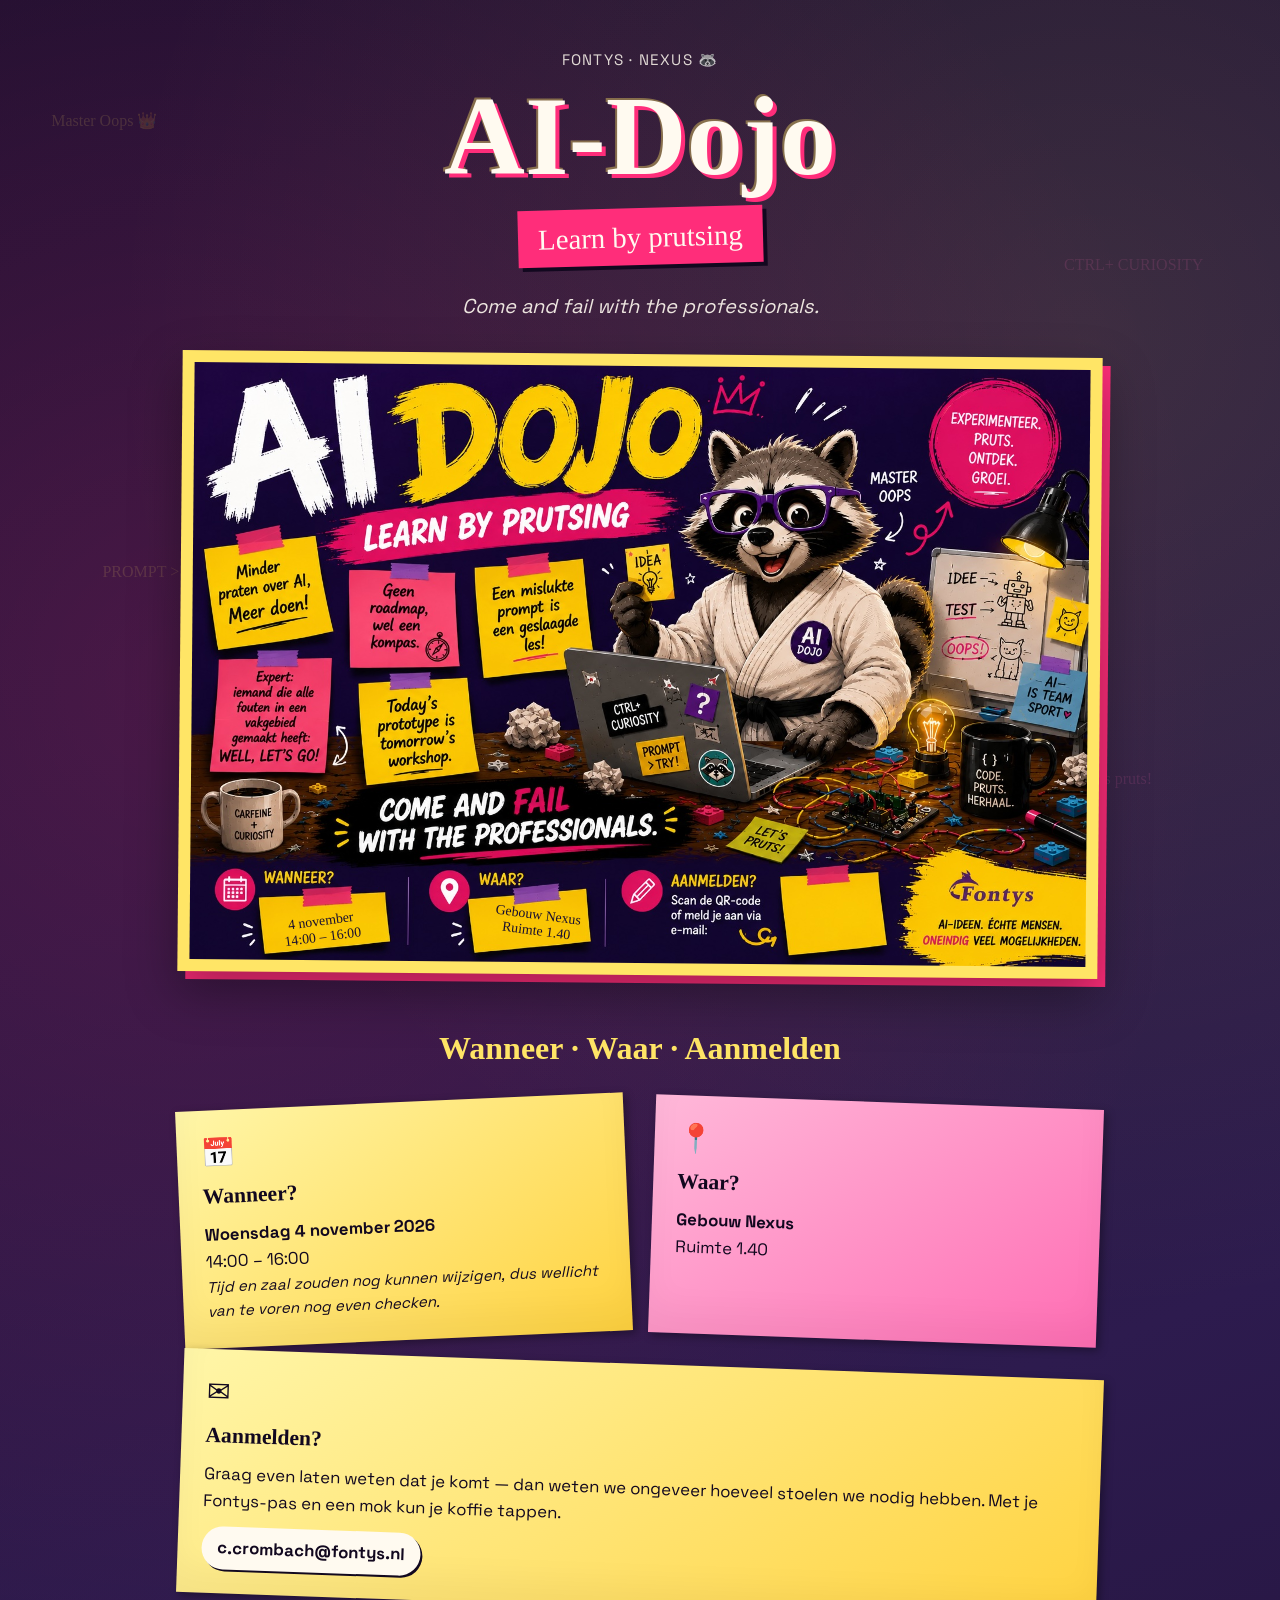
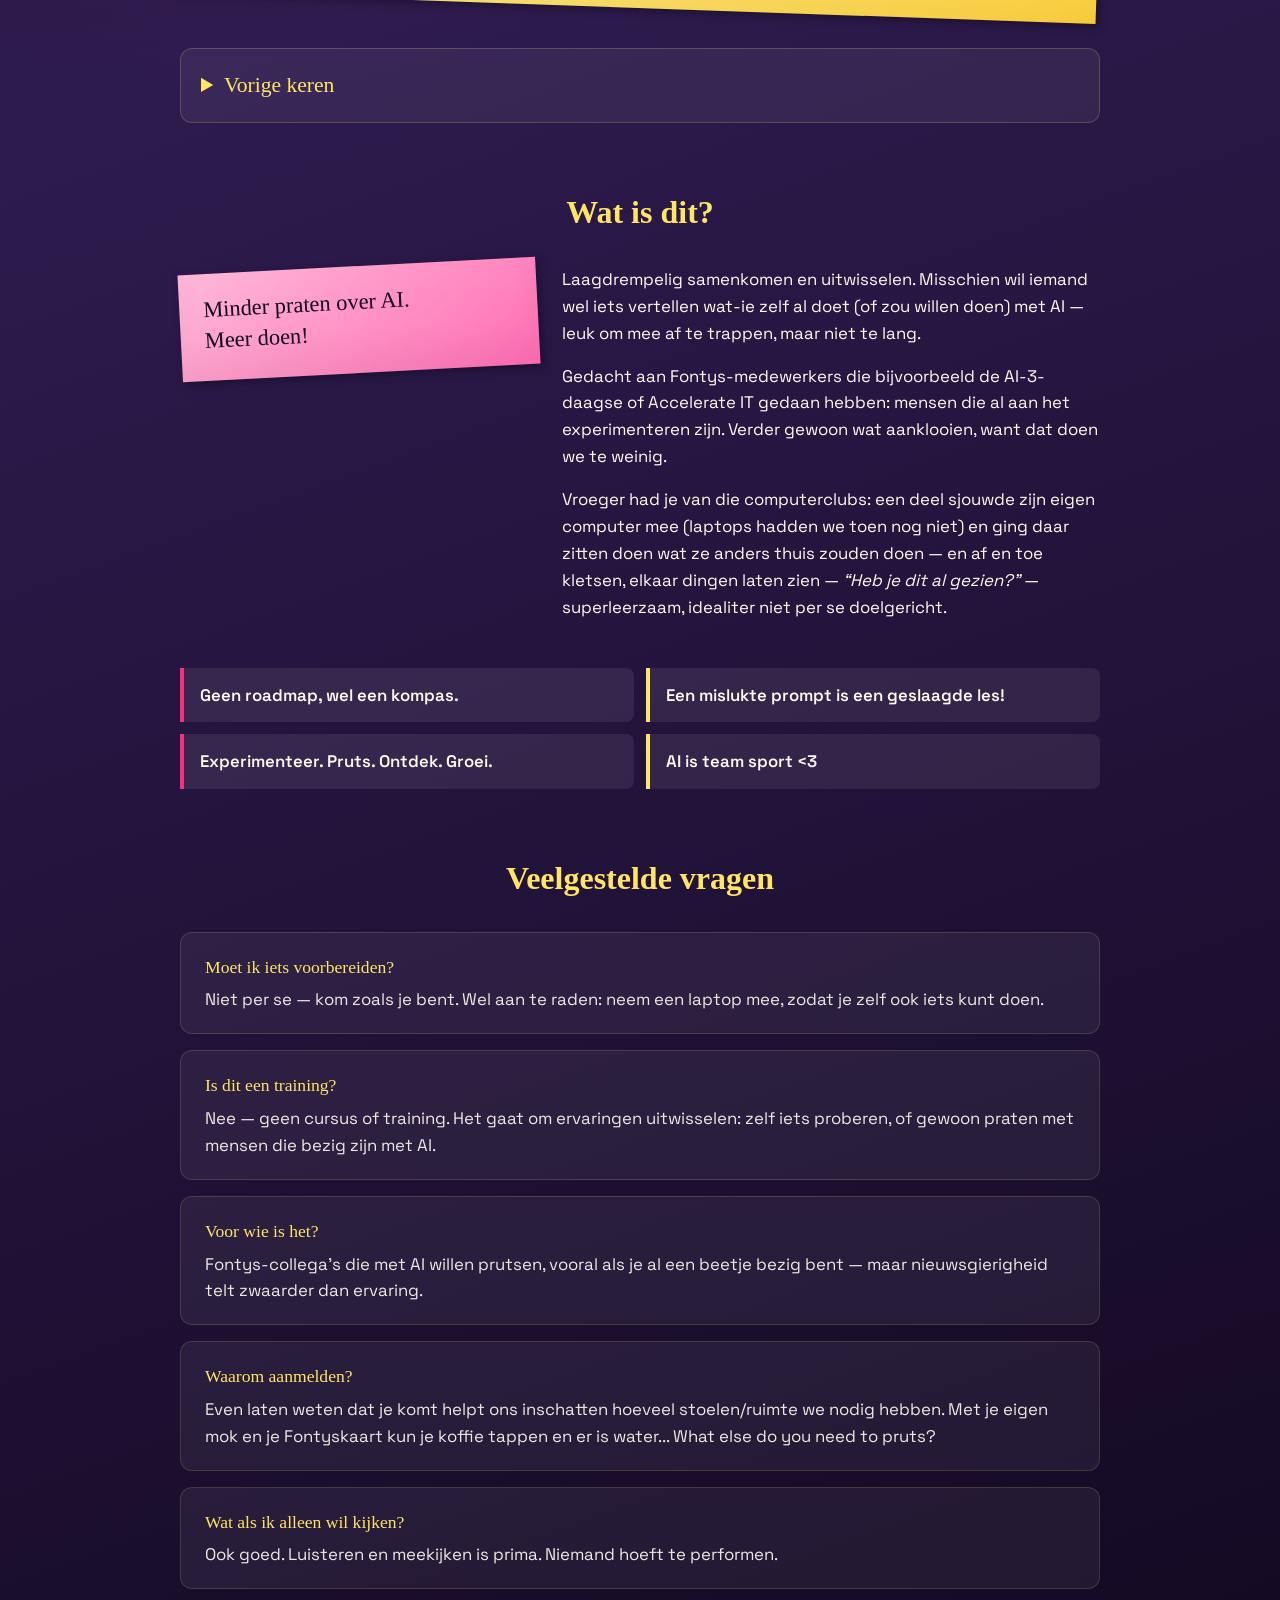
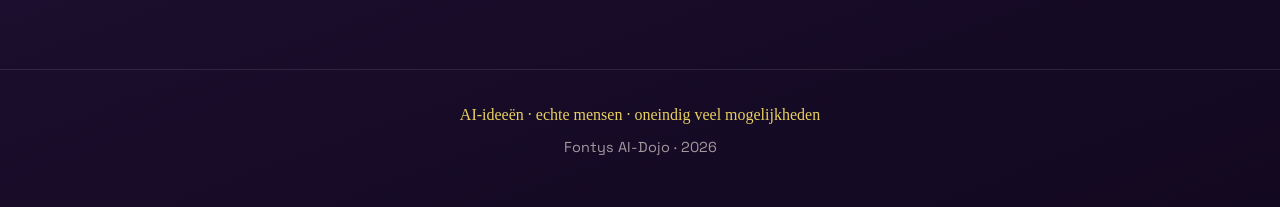
==== commit e3bcdcfe: "new date: 4nov!" ====
--- a/index.html
+++ b/index.html
@@ -178,7 +178,14 @@
       )).join("<br>");
     }
 
-    setText("dateShort", current.dateShort);
+    // Yellow poster note is small: "Woensdag 11 november 2026" becomes "11 november".
+    function posterDate(date) {
+      const withoutYear = date.replace(/\s+\d{4}$/, "");
+      const parts = withoutYear.split(/\s+/);
+      return parts.length >= 2 ? parts.slice(-2).join(" ") : withoutYear;
+    }
+
+    setText("dateShort", posterDate(current.date));
     setText("time", current.time);
     setText("eyebrow", current.place[0].replace(/^Gebouw\s+/i, ""));
 
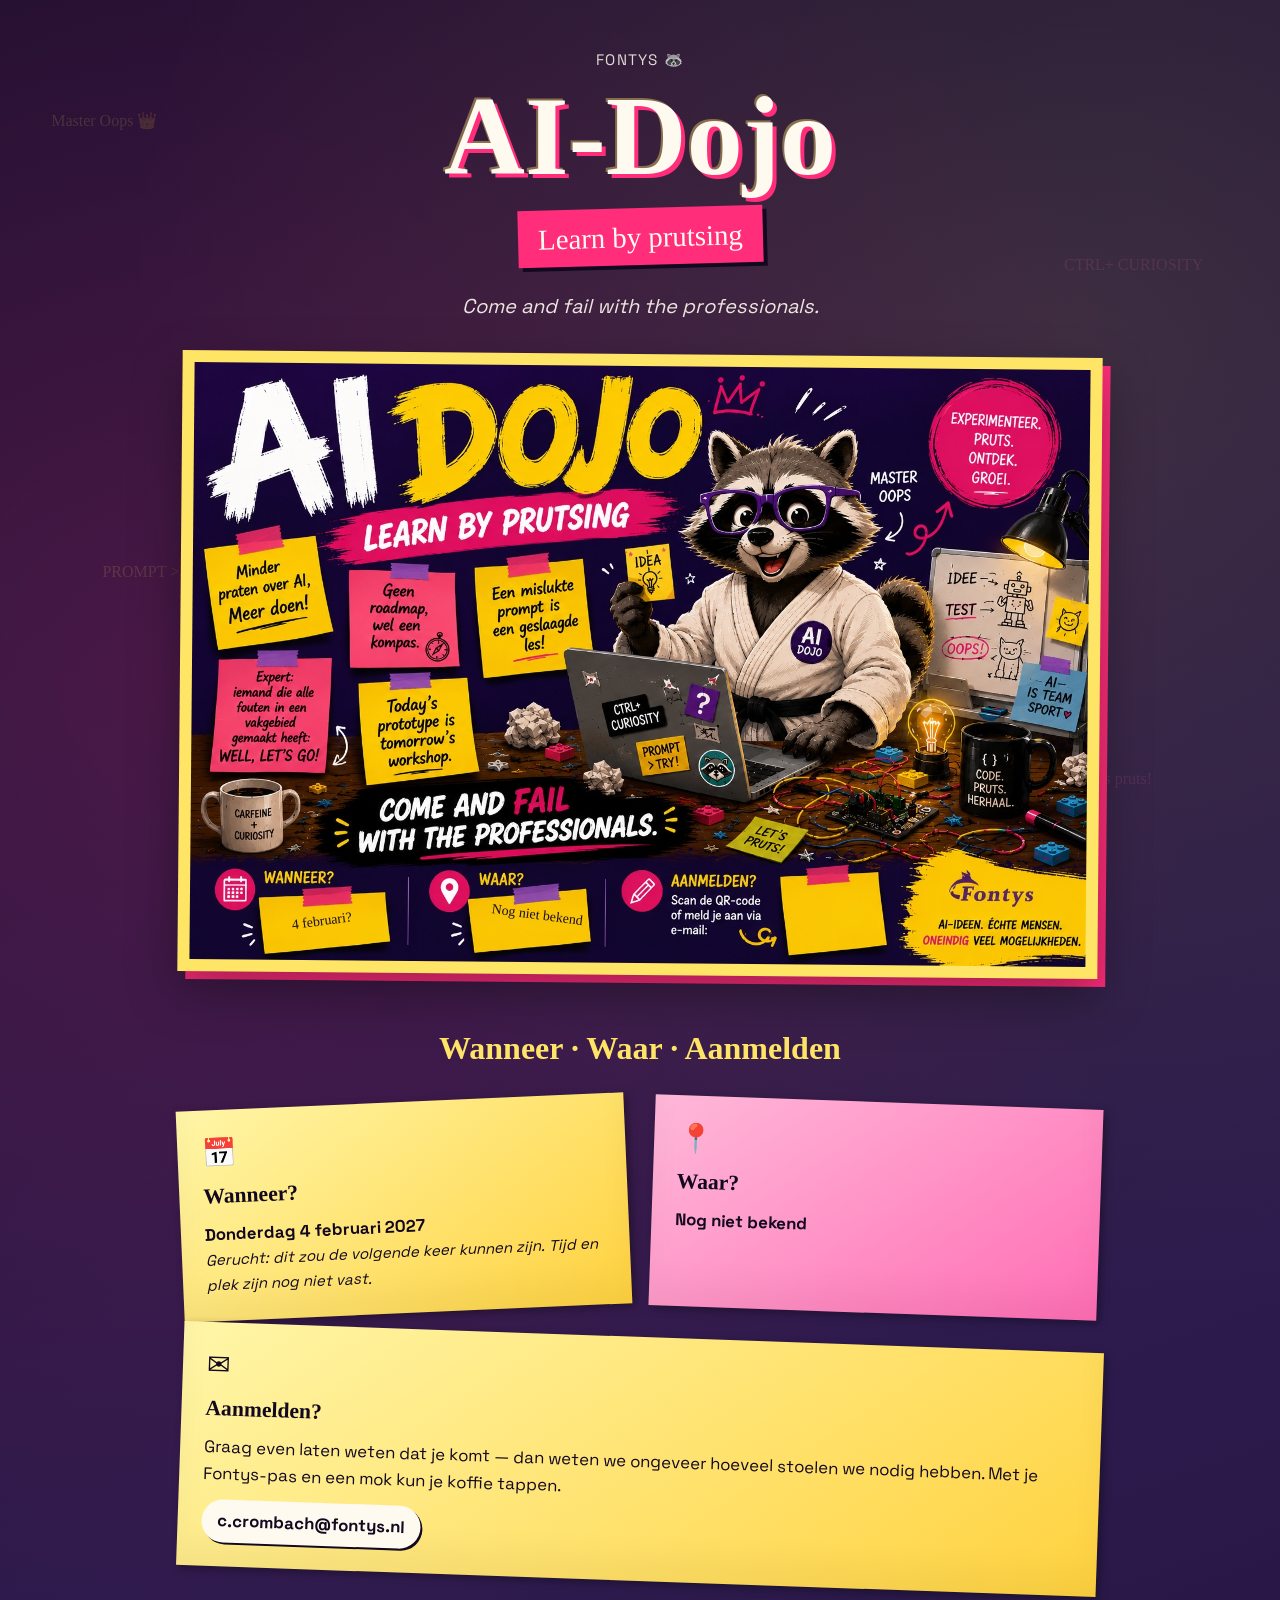
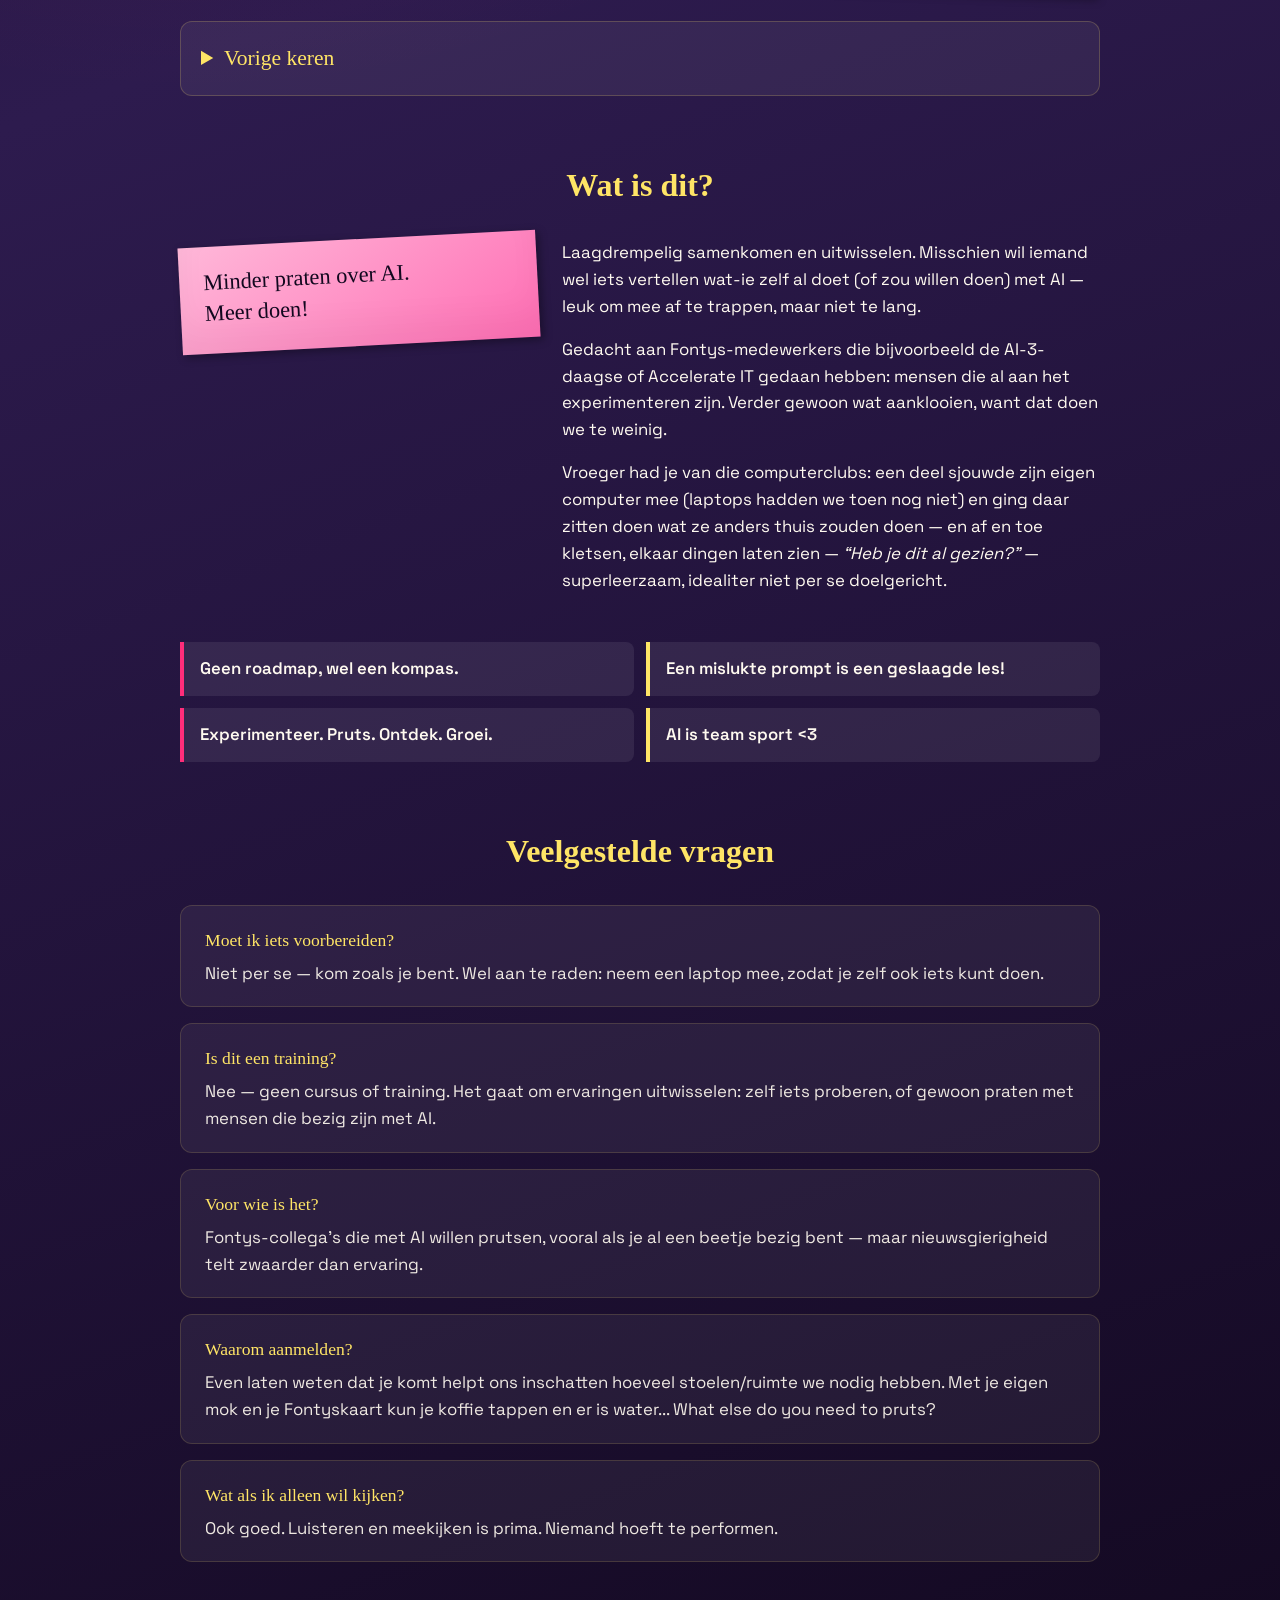
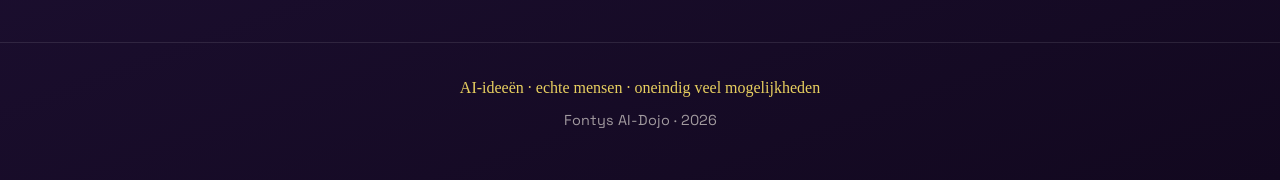
==== commit a40b36e2: "gerucht: 4 feb" ====
--- a/index.html
+++ b/index.html
@@ -19,7 +19,7 @@
   </div>
 
   <header class="hero">
-    <p class="hero__eyebrow">Fontys · <span data-bind="eyebrow">Nexus</span> 🦝</p>
+    <p class="hero__eyebrow"><span data-bind="eyebrow">Fontys</span> 🦝</p>
     <h1 class="hero__title">AI-Dojo</h1>
     <p class="hero__tagline">Learn by prutsing</p>
     <p class="hero__subtitle">Come and fail with the professionals.</p>
@@ -185,16 +185,21 @@
       return parts.length >= 2 ? parts.slice(-2).join(" ") : withoutYear;
     }
 
-    setText("dateShort", posterDate(current.date));
+    const posterWhen = posterDate(current.date) + (current.tentative ? "?" : "");
+    setText("dateShort", posterWhen);
     setText("time", current.time);
-    setText("eyebrow", current.place[0].replace(/^Gebouw\s+/i, ""));
+
+    const building = (current.place[0] || "").replace(/^Gebouw\s+/i, "");
+    const knownBuilding = building && !/^nog niet/i.test(building);
+    setText("eyebrow", knownBuilding ? `Fontys · ${building}` : "Fontys");
 
     document.querySelectorAll('[data-bind="placeLines"]').forEach((node) => {
       node.innerHTML = current.place.join("<br>");
     });
 
-    document.querySelector('[data-bind="whenSticky"]').innerHTML =
-      `<strong>${current.date}</strong><br>${current.time}`;
+    const whenBits = [`<strong>${current.date}</strong>`];
+    if (current.time) whenBits.push(current.time);
+    document.querySelector('[data-bind="whenSticky"]').innerHTML = whenBits.join("<br>");
 
     document.querySelector('[data-bind="whereSticky"]').innerHTML =
       placeHtml(current.place);
@@ -206,8 +211,10 @@
     }
 
     const description = document.querySelector('meta[name="description"]');
-    description.content =
-      `AI-Dojo voor Fontys-people — ${current.date}, ${current.time}, ${current.place.join(", ")}.`;
+    const whenWhere = [current.date, current.time, current.place.join(", ")].filter(Boolean).join(", ");
+    description.content = current.tentative
+      ? `AI-Dojo voor Fontys-people — gerucht: ${whenWhere}.`
+      : `AI-Dojo voor Fontys-people — ${whenWhere}.`;
 
     const history = document.querySelector('[data-bind="history"]');
     history.innerHTML = edition.past.map((item) => `
@@ -217,9 +224,9 @@
           ${item.time}<br>
           ${item.place.join("<br>")}
         </p>
-        <figure class="history__poster">
+        ${item.poster ? `<figure class="history__poster">
           <img src="${item.poster}" alt="Poster van de AI-Dojo op ${item.date}" width="1536" height="1024" loading="lazy">
-        </figure>
+        </figure>` : ""}
       </article>
     `).join("");
 
